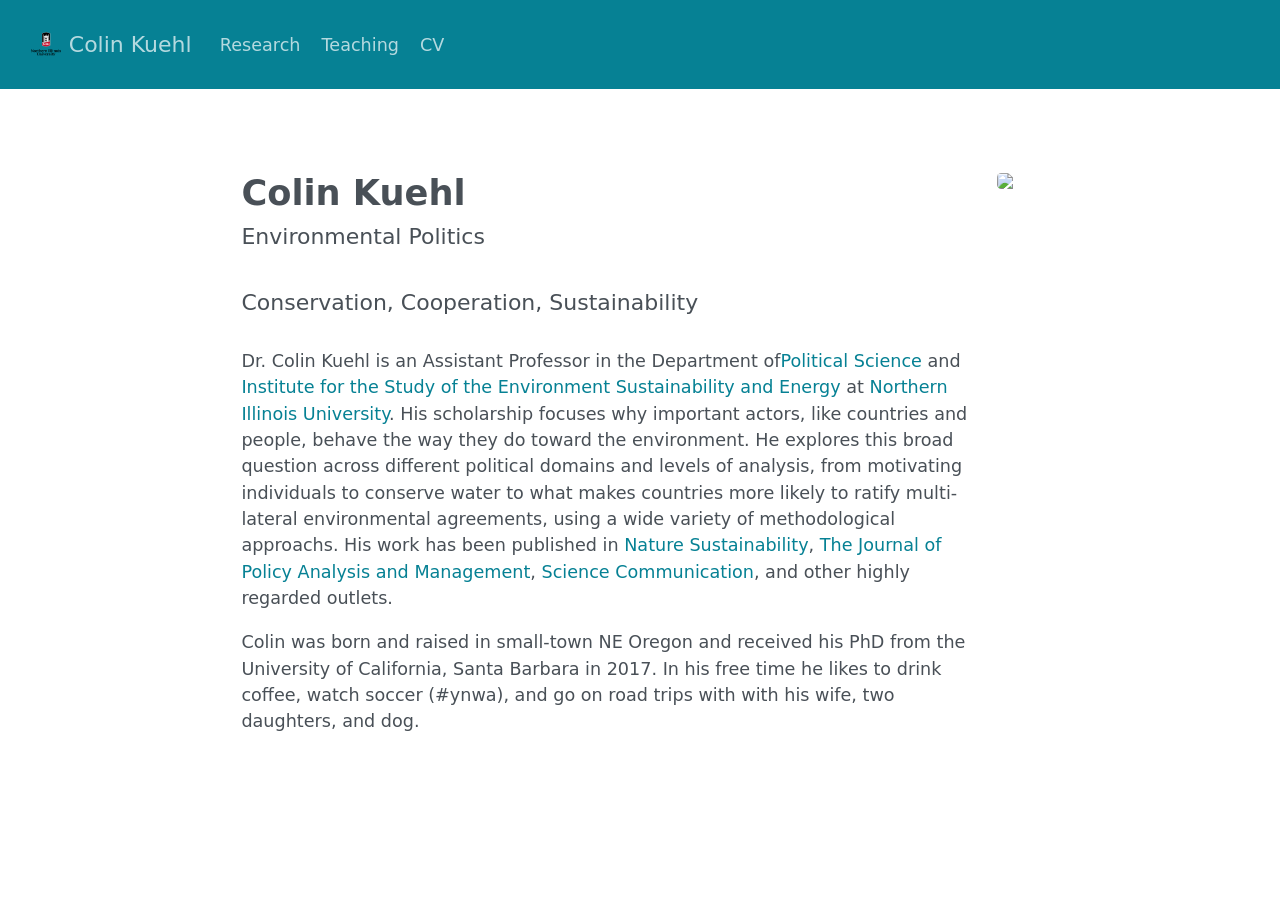
==== docs/index.html @ 97abf18c "Add files via upload" ====
<!DOCTYPE html>
<html xmlns="http://www.w3.org/1999/xhtml" lang="en" xml:lang="en"><head>

<meta charset="utf-8">
<meta name="generator" content="quarto-1.4.555">

<meta name="viewport" content="width=device-width, initial-scale=1.0, user-scalable=yes">


<title>Colin Kuehl - Colin Kuehl</title>
<style>
code{white-space: pre-wrap;}
span.smallcaps{font-variant: small-caps;}
div.columns{display: flex; gap: min(4vw, 1.5em);}
div.column{flex: auto; overflow-x: auto;}
div.hanging-indent{margin-left: 1.5em; text-indent: -1.5em;}
ul.task-list{list-style: none;}
ul.task-list li input[type="checkbox"] {
  width: 0.8em;
  margin: 0 0.8em 0.2em -1em; /* quarto-specific, see https://github.com/quarto-dev/quarto-cli/issues/4556 */ 
  vertical-align: middle;
}
</style>


<script src="site_libs/quarto-nav/quarto-nav.js"></script>
<script src="site_libs/clipboard/clipboard.min.js"></script>
<script src="site_libs/quarto-search/autocomplete.umd.js"></script>
<script src="site_libs/quarto-search/fuse.min.js"></script>
<script src="site_libs/quarto-search/quarto-search.js"></script>
<meta name="quarto:offset" content="./">
<link href="./img/niu.png" rel="icon" type="image/png">
<script src="site_libs/quarto-html/quarto.js"></script>
<script src="site_libs/quarto-html/popper.min.js"></script>
<script src="site_libs/quarto-html/tippy.umd.min.js"></script>
<link href="site_libs/quarto-html/tippy.css" rel="stylesheet">
<link href="site_libs/quarto-html/quarto-syntax-highlighting.css" rel="stylesheet" id="quarto-text-highlighting-styles">
<script src="site_libs/bootstrap/bootstrap.min.js"></script>
<link href="site_libs/bootstrap/bootstrap-icons.css" rel="stylesheet">
<link href="site_libs/bootstrap/bootstrap.min.css" rel="stylesheet" id="quarto-bootstrap" data-mode="light">
<script id="quarto-search-options" type="application/json">{
  "location": "navbar",
  "copy-button": false,
  "collapse-after": 3,
  "panel-placement": "end",
  "type": "textbox",
  "limit": 50,
  "keyboard-shortcut": [
    "f",
    "/",
    "s"
  ],
  "language": {
    "search-no-results-text": "No results",
    "search-matching-documents-text": "matching documents",
    "search-copy-link-title": "Copy link to search",
    "search-hide-matches-text": "Hide additional matches",
    "search-more-match-text": "more match in this document",
    "search-more-matches-text": "more matches in this document",
    "search-clear-button-title": "Clear",
    "search-text-placeholder": "",
    "search-detached-cancel-button-title": "Cancel",
    "search-submit-button-title": "Submit",
    "search-label": "Search"
  }
}</script>


</head>

<body class="nav-fixed fullcontent">

<div id="quarto-search-results"></div>
  <header id="quarto-header" class="headroom fixed-top">
    <nav class="navbar navbar-expand-lg " data-bs-theme="dark">
      <div class="navbar-container container-fluid">
      <div class="navbar-brand-container mx-auto">
    <a href="./index.html" class="navbar-brand navbar-brand-logo">
    <img src="./img/niu.png" alt="" class="navbar-logo">
    </a>
    <a class="navbar-brand" href="./index.html">
    <span class="navbar-title">Colin Kuehl</span>
    </a>
  </div>
            <div id="quarto-search" class="" title="Search"></div>
          <button class="navbar-toggler" type="button" data-bs-toggle="collapse" data-bs-target="#navbarCollapse" aria-controls="navbarCollapse" aria-expanded="false" aria-label="Toggle navigation" onclick="if (window.quartoToggleHeadroom) { window.quartoToggleHeadroom(); }">
  <span class="navbar-toggler-icon"></span>
</button>
          <div class="collapse navbar-collapse" id="navbarCollapse">
            <ul class="navbar-nav navbar-nav-scroll me-auto">
  <li class="nav-item">
    <a class="nav-link" href="./Research/researchindex.html"> 
<span class="menu-text">Research</span></a>
  </li>  
  <li class="nav-item">
    <a class="nav-link" href="./Teaching/index.qmd"> 
<span class="menu-text">Teaching</span></a>
  </li>  
  <li class="nav-item">
    <a class="nav-link" href="./cv/index.html"> 
<span class="menu-text">CV</span></a>
  </li>  
</ul>
            <ul class="navbar-nav navbar-nav-scroll ms-auto">
  <li class="nav-item compact">
    <a class="nav-link" href="https://twitter.com/cpkuehl"> <i class="bi bi-twitter" role="img">
</i> 
<span class="menu-text"></span></a>
  </li>  
  <li class="nav-item compact">
    <a class="nav-link" href="mailto:ckuehl@niu.edu"> <i class="bi bi-envelope" role="img" aria-label="email">
</i> 
<span class="menu-text"></span></a>
  </li>  
</ul>
          </div> <!-- /navcollapse -->
          <div class="quarto-navbar-tools">
</div>
      </div> <!-- /container-fluid -->
    </nav>
</header>
<!-- content -->
<div id="quarto-content" class="quarto-container page-columns page-rows-contents page-layout-article page-navbar">
<!-- sidebar -->
<!-- margin-sidebar -->
    
<!-- main -->
<main class="content page-columns page-full" id="quarto-document-content">




<div class="quarto-about-solana column-body content">
  <div class="about-entity">
    <div class="entity-contents">
      <header id="title-block-header" class="quarto-title-block default">
<div class="quarto-title">
<h1 class="title">Colin Kuehl<br></h1>
<p class="subtitle lead">Environmental Politics <br><br>Conservation, Cooperation, Sustainability</p>
</div>
<div class="quarto-title-meta">
  </div>
</header> 
      <div class="about-contents"><div id="about-block">
<p>Dr.&nbsp;Colin Kuehl is an Assistant Professor in the Department of<a href="www.polisci.niu.edu">Political Science</a> and <a href="https://www.niu.edu/clas/ese/index.shtml">Institute for the Study of the Environment Sustainability and Energy</a> at <a href="www.niu.edu">Northern Illinois University</a>. His scholarship focuses why important actors, like countries and people, behave the way they do toward the environment. He explores this broad question across different political domains and levels of analysis, from motivating individuals to conserve water to what makes countries more likely to ratify multi-lateral environmental agreements, using a wide variety of methodological approachs. His work has been published in <a href="https://www.nature.com/articles/s41893-021-00687-6">Nature Sustainability</a>, <a href="https://huskiecommons.lib.niu.edu/niubib/526/">The Journal of Policy Analysis and Management</a>, <a href="https://journals.sagepub.com/doi/abs/10.1177/10755470231153634">Science Communication</a>, and other highly regarded outlets.</p>
<!--
Colin is also an accomplished teacher and mentor. 
-->
<p>Colin was born and raised in small-town NE Oregon and received his PhD from the University of California, Santa Barbara in 2017. In his free time he likes to drink coffee, watch soccer (#ynwa), and go on road trips with with his wife, two daughters, and dog.</p>
</div></div>
    </div>
    <img src="img/bridge2.jpg" class="about-image
  rounded " style="width: 45%;">
  </div>
</div>





</main> <!-- /main -->
<script id="quarto-html-after-body" type="application/javascript">
window.document.addEventListener("DOMContentLoaded", function (event) {
  const toggleBodyColorMode = (bsSheetEl) => {
    const mode = bsSheetEl.getAttribute("data-mode");
    const bodyEl = window.document.querySelector("body");
    if (mode === "dark") {
      bodyEl.classList.add("quarto-dark");
      bodyEl.classList.remove("quarto-light");
    } else {
      bodyEl.classList.add("quarto-light");
      bodyEl.classList.remove("quarto-dark");
    }
  }
  const toggleBodyColorPrimary = () => {
    const bsSheetEl = window.document.querySelector("link#quarto-bootstrap");
    if (bsSheetEl) {
      toggleBodyColorMode(bsSheetEl);
    }
  }
  toggleBodyColorPrimary();  
  const isCodeAnnotation = (el) => {
    for (const clz of el.classList) {
      if (clz.startsWith('code-annotation-')) {                     
        return true;
      }
    }
    return false;
  }
  const clipboard = new window.ClipboardJS('.code-copy-button', {
    text: function(trigger) {
      const codeEl = trigger.previousElementSibling.cloneNode(true);
      for (const childEl of codeEl.children) {
        if (isCodeAnnotation(childEl)) {
          childEl.remove();
        }
      }
      return codeEl.innerText;
    }
  });
  clipboard.on('success', function(e) {
    // button target
    const button = e.trigger;
    // don't keep focus
    button.blur();
    // flash "checked"
    button.classList.add('code-copy-button-checked');
    var currentTitle = button.getAttribute("title");
    button.setAttribute("title", "Copied!");
    let tooltip;
    if (window.bootstrap) {
      button.setAttribute("data-bs-toggle", "tooltip");
      button.setAttribute("data-bs-placement", "left");
      button.setAttribute("data-bs-title", "Copied!");
      tooltip = new bootstrap.Tooltip(button, 
        { trigger: "manual", 
          customClass: "code-copy-button-tooltip",
          offset: [0, -8]});
      tooltip.show();    
    }
    setTimeout(function() {
      if (tooltip) {
        tooltip.hide();
        button.removeAttribute("data-bs-title");
        button.removeAttribute("data-bs-toggle");
        button.removeAttribute("data-bs-placement");
      }
      button.setAttribute("title", currentTitle);
      button.classList.remove('code-copy-button-checked');
    }, 1000);
    // clear code selection
    e.clearSelection();
  });
    var localhostRegex = new RegExp(/^(?:http|https):\/\/localhost\:?[0-9]*\//);
    var mailtoRegex = new RegExp(/^mailto:/);
      var filterRegex = new RegExp('/' + window.location.host + '/');
    var isInternal = (href) => {
        return filterRegex.test(href) || localhostRegex.test(href) || mailtoRegex.test(href);
    }
    // Inspect non-navigation links and adorn them if external
 	var links = window.document.querySelectorAll('a[href]:not(.nav-link):not(.navbar-brand):not(.toc-action):not(.sidebar-link):not(.sidebar-item-toggle):not(.pagination-link):not(.no-external):not([aria-hidden]):not(.dropdown-item):not(.quarto-navigation-tool)');
    for (var i=0; i<links.length; i++) {
      const link = links[i];
      if (!isInternal(link.href)) {
        // undo the damage that might have been done by quarto-nav.js in the case of
        // links that we want to consider external
        if (link.dataset.originalHref !== undefined) {
          link.href = link.dataset.originalHref;
        }
      }
    }
  function tippyHover(el, contentFn, onTriggerFn, onUntriggerFn) {
    const config = {
      allowHTML: true,
      maxWidth: 500,
      delay: 100,
      arrow: false,
      appendTo: function(el) {
          return el.parentElement;
      },
      interactive: true,
      interactiveBorder: 10,
      theme: 'quarto',
      placement: 'bottom-start',
    };
    if (contentFn) {
      config.content = contentFn;
    }
    if (onTriggerFn) {
      config.onTrigger = onTriggerFn;
    }
    if (onUntriggerFn) {
      config.onUntrigger = onUntriggerFn;
    }
    window.tippy(el, config); 
  }
  const noterefs = window.document.querySelectorAll('a[role="doc-noteref"]');
  for (var i=0; i<noterefs.length; i++) {
    const ref = noterefs[i];
    tippyHover(ref, function() {
      // use id or data attribute instead here
      let href = ref.getAttribute('data-footnote-href') || ref.getAttribute('href');
      try { href = new URL(href).hash; } catch {}
      const id = href.replace(/^#\/?/, "");
      const note = window.document.getElementById(id);
      if (note) {
        return note.innerHTML;
      } else {
        return "";
      }
    });
  }
  const xrefs = window.document.querySelectorAll('a.quarto-xref');
  const processXRef = (id, note) => {
    // Strip column container classes
    const stripColumnClz = (el) => {
      el.classList.remove("page-full", "page-columns");
      if (el.children) {
        for (const child of el.children) {
          stripColumnClz(child);
        }
      }
    }
    stripColumnClz(note)
    if (id === null || id.startsWith('sec-')) {
      // Special case sections, only their first couple elements
      const container = document.createElement("div");
      if (note.children && note.children.length > 2) {
        container.appendChild(note.children[0].cloneNode(true));
        for (let i = 1; i < note.children.length; i++) {
          const child = note.children[i];
          if (child.tagName === "P" && child.innerText === "") {
            continue;
          } else {
            container.appendChild(child.cloneNode(true));
            break;
          }
        }
        if (window.Quarto?.typesetMath) {
          window.Quarto.typesetMath(container);
        }
        return container.innerHTML
      } else {
        if (window.Quarto?.typesetMath) {
          window.Quarto.typesetMath(note);
        }
        return note.innerHTML;
      }
    } else {
      // Remove any anchor links if they are present
      const anchorLink = note.querySelector('a.anchorjs-link');
      if (anchorLink) {
        anchorLink.remove();
      }
      if (window.Quarto?.typesetMath) {
        window.Quarto.typesetMath(note);
      }
      // TODO in 1.5, we should make sure this works without a callout special case
      if (note.classList.contains("callout")) {
        return note.outerHTML;
      } else {
        return note.innerHTML;
      }
    }
  }
  for (var i=0; i<xrefs.length; i++) {
    const xref = xrefs[i];
    tippyHover(xref, undefined, function(instance) {
      instance.disable();
      let url = xref.getAttribute('href');
      let hash = undefined; 
      if (url.startsWith('#')) {
        hash = url;
      } else {
        try { hash = new URL(url).hash; } catch {}
      }
      if (hash) {
        const id = hash.replace(/^#\/?/, "");
        const note = window.document.getElementById(id);
        if (note !== null) {
          try {
            const html = processXRef(id, note.cloneNode(true));
            instance.setContent(html);
          } finally {
            instance.enable();
            instance.show();
          }
        } else {
          // See if we can fetch this
          fetch(url.split('#')[0])
          .then(res => res.text())
          .then(html => {
            const parser = new DOMParser();
            const htmlDoc = parser.parseFromString(html, "text/html");
            const note = htmlDoc.getElementById(id);
            if (note !== null) {
              const html = processXRef(id, note);
              instance.setContent(html);
            } 
          }).finally(() => {
            instance.enable();
            instance.show();
          });
        }
      } else {
        // See if we can fetch a full url (with no hash to target)
        // This is a special case and we should probably do some content thinning / targeting
        fetch(url)
        .then(res => res.text())
        .then(html => {
          const parser = new DOMParser();
          const htmlDoc = parser.parseFromString(html, "text/html");
          const note = htmlDoc.querySelector('main.content');
          if (note !== null) {
            // This should only happen for chapter cross references
            // (since there is no id in the URL)
            // remove the first header
            if (note.children.length > 0 && note.children[0].tagName === "HEADER") {
              note.children[0].remove();
            }
            const html = processXRef(null, note);
            instance.setContent(html);
          } 
        }).finally(() => {
          instance.enable();
          instance.show();
        });
      }
    }, function(instance) {
    });
  }
      let selectedAnnoteEl;
      const selectorForAnnotation = ( cell, annotation) => {
        let cellAttr = 'data-code-cell="' + cell + '"';
        let lineAttr = 'data-code-annotation="' +  annotation + '"';
        const selector = 'span[' + cellAttr + '][' + lineAttr + ']';
        return selector;
      }
      const selectCodeLines = (annoteEl) => {
        const doc = window.document;
        const targetCell = annoteEl.getAttribute("data-target-cell");
        const targetAnnotation = annoteEl.getAttribute("data-target-annotation");
        const annoteSpan = window.document.querySelector(selectorForAnnotation(targetCell, targetAnnotation));
        const lines = annoteSpan.getAttribute("data-code-lines").split(",");
        const lineIds = lines.map((line) => {
          return targetCell + "-" + line;
        })
        let top = null;
        let height = null;
        let parent = null;
        if (lineIds.length > 0) {
            //compute the position of the single el (top and bottom and make a div)
            const el = window.document.getElementById(lineIds[0]);
            top = el.offsetTop;
            height = el.offsetHeight;
            parent = el.parentElement.parentElement;
          if (lineIds.length > 1) {
            const lastEl = window.document.getElementById(lineIds[lineIds.length - 1]);
            const bottom = lastEl.offsetTop + lastEl.offsetHeight;
            height = bottom - top;
          }
          if (top !== null && height !== null && parent !== null) {
            // cook up a div (if necessary) and position it 
            let div = window.document.getElementById("code-annotation-line-highlight");
            if (div === null) {
              div = window.document.createElement("div");
              div.setAttribute("id", "code-annotation-line-highlight");
              div.style.position = 'absolute';
              parent.appendChild(div);
            }
            div.style.top = top - 2 + "px";
            div.style.height = height + 4 + "px";
            div.style.left = 0;
            let gutterDiv = window.document.getElementById("code-annotation-line-highlight-gutter");
            if (gutterDiv === null) {
              gutterDiv = window.document.createElement("div");
              gutterDiv.setAttribute("id", "code-annotation-line-highlight-gutter");
              gutterDiv.style.position = 'absolute';
              const codeCell = window.document.getElementById(targetCell);
              const gutter = codeCell.querySelector('.code-annotation-gutter');
              gutter.appendChild(gutterDiv);
            }
            gutterDiv.style.top = top - 2 + "px";
            gutterDiv.style.height = height + 4 + "px";
          }
          selectedAnnoteEl = annoteEl;
        }
      };
      const unselectCodeLines = () => {
        const elementsIds = ["code-annotation-line-highlight", "code-annotation-line-highlight-gutter"];
        elementsIds.forEach((elId) => {
          const div = window.document.getElementById(elId);
          if (div) {
            div.remove();
          }
        });
        selectedAnnoteEl = undefined;
      };
        // Handle positioning of the toggle
    window.addEventListener(
      "resize",
      throttle(() => {
        elRect = undefined;
        if (selectedAnnoteEl) {
          selectCodeLines(selectedAnnoteEl);
        }
      }, 10)
    );
    function throttle(fn, ms) {
    let throttle = false;
    let timer;
      return (...args) => {
        if(!throttle) { // first call gets through
            fn.apply(this, args);
            throttle = true;
        } else { // all the others get throttled
            if(timer) clearTimeout(timer); // cancel #2
            timer = setTimeout(() => {
              fn.apply(this, args);
              timer = throttle = false;
            }, ms);
        }
      };
    }
      // Attach click handler to the DT
      const annoteDls = window.document.querySelectorAll('dt[data-target-cell]');
      for (const annoteDlNode of annoteDls) {
        annoteDlNode.addEventListener('click', (event) => {
          const clickedEl = event.target;
          if (clickedEl !== selectedAnnoteEl) {
            unselectCodeLines();
            const activeEl = window.document.querySelector('dt[data-target-cell].code-annotation-active');
            if (activeEl) {
              activeEl.classList.remove('code-annotation-active');
            }
            selectCodeLines(clickedEl);
            clickedEl.classList.add('code-annotation-active');
          } else {
            // Unselect the line
            unselectCodeLines();
            clickedEl.classList.remove('code-annotation-active');
          }
        });
      }
  const findCites = (el) => {
    const parentEl = el.parentElement;
    if (parentEl) {
      const cites = parentEl.dataset.cites;
      if (cites) {
        return {
          el,
          cites: cites.split(' ')
        };
      } else {
        return findCites(el.parentElement)
      }
    } else {
      return undefined;
    }
  };
  var bibliorefs = window.document.querySelectorAll('a[role="doc-biblioref"]');
  for (var i=0; i<bibliorefs.length; i++) {
    const ref = bibliorefs[i];
    const citeInfo = findCites(ref);
    if (citeInfo) {
      tippyHover(citeInfo.el, function() {
        var popup = window.document.createElement('div');
        citeInfo.cites.forEach(function(cite) {
          var citeDiv = window.document.createElement('div');
          citeDiv.classList.add('hanging-indent');
          citeDiv.classList.add('csl-entry');
          var biblioDiv = window.document.getElementById('ref-' + cite);
          if (biblioDiv) {
            citeDiv.innerHTML = biblioDiv.innerHTML;
          }
          popup.appendChild(citeDiv);
        });
        return popup.innerHTML;
      });
    }
  }
});
</script>
</div> <!-- /content -->




</body></html>
---- docs/site_libs/quarto-html/tippy.css ----
.tippy-box[data-animation=fade][data-state=hidden]{opacity:0}[data-tippy-root]{max-width:calc(100vw - 10px)}.tippy-box{position:relative;background-color:#333;color:#fff;border-radius:4px;font-size:14px;line-height:1.4;white-space:normal;outline:0;transition-property:transform,visibility,opacity}.tippy-box[data-placement^=top]>.tippy-arrow{bottom:0}.tippy-box[data-placement^=top]>.tippy-arrow:before{bottom:-7px;left:0;border-width:8px 8px 0;border-top-color:initial;transform-origin:center top}.tippy-box[data-placement^=bottom]>.tippy-arrow{top:0}.tippy-box[data-placement^=bottom]>.tippy-arrow:before{top:-7px;left:0;border-width:0 8px 8px;border-bottom-color:initial;transform-origin:center bottom}.tippy-box[data-placement^=left]>.tippy-arrow{right:0}.tippy-box[data-placement^=left]>.tippy-arrow:before{border-width:8px 0 8px 8px;border-left-color:initial;right:-7px;transform-origin:center left}.tippy-box[data-placement^=right]>.tippy-arrow{left:0}.tippy-box[data-placement^=right]>.tippy-arrow:before{left:-7px;border-width:8px 8px 8px 0;border-right-color:initial;transform-origin:center right}.tippy-box[data-inertia][data-state=visible]{transition-timing-function:cubic-bezier(.54,1.5,.38,1.11)}.tippy-arrow{width:16px;height:16px;color:#333}.tippy-arrow:before{content:"";position:absolute;border-color:transparent;border-style:solid}.tippy-content{position:relative;padding:5px 9px;z-index:1}
---- docs/site_libs/quarto-html/quarto-syntax-highlighting.css ----
/* quarto syntax highlight colors */
:root {
  --quarto-hl-ot-color: #003B4F;
  --quarto-hl-at-color: #657422;
  --quarto-hl-ss-color: #20794D;
  --quarto-hl-an-color: #5E5E5E;
  --quarto-hl-fu-color: #4758AB;
  --quarto-hl-st-color: #20794D;
  --quarto-hl-cf-color: #003B4F;
  --quarto-hl-op-color: #5E5E5E;
  --quarto-hl-er-color: #AD0000;
  --quarto-hl-bn-color: #AD0000;
  --quarto-hl-al-color: #AD0000;
  --quarto-hl-va-color: #111111;
  --quarto-hl-bu-color: inherit;
  --quarto-hl-ex-color: inherit;
  --quarto-hl-pp-color: #AD0000;
  --quarto-hl-in-color: #5E5E5E;
  --quarto-hl-vs-color: #20794D;
  --quarto-hl-wa-color: #5E5E5E;
  --quarto-hl-do-color: #5E5E5E;
  --quarto-hl-im-color: #00769E;
  --quarto-hl-ch-color: #20794D;
  --quarto-hl-dt-color: #AD0000;
  --quarto-hl-fl-color: #AD0000;
  --quarto-hl-co-color: #5E5E5E;
  --quarto-hl-cv-color: #5E5E5E;
  --quarto-hl-cn-color: #8f5902;
  --quarto-hl-sc-color: #5E5E5E;
  --quarto-hl-dv-color: #AD0000;
  --quarto-hl-kw-color: #003B4F;
}

/* other quarto variables */
:root {
  --quarto-font-monospace: SFMono-Regular, Menlo, Monaco, Consolas, "Liberation Mono", "Courier New", monospace;
}

pre > code.sourceCode > span {
  color: #003B4F;
}

code span {
  color: #003B4F;
}

code.sourceCode > span {
  color: #003B4F;
}

div.sourceCode,
div.sourceCode pre.sourceCode {
  color: #003B4F;
}

code span.ot {
  color: #003B4F;
  font-style: inherit;
}

code span.at {
  color: #657422;
  font-style: inherit;
}

code span.ss {
  color: #20794D;
  font-style: inherit;
}

code span.an {
  color: #5E5E5E;
  font-style: inherit;
}

code span.fu {
  color: #4758AB;
  font-style: inherit;
}

code span.st {
  color: #20794D;
  font-style: inherit;
}

code span.cf {
  color: #003B4F;
  font-style: inherit;
}

code span.op {
  color: #5E5E5E;
  font-style: inherit;
}

code span.er {
  color: #AD0000;
  font-style: inherit;
}

code span.bn {
  color: #AD0000;
  font-style: inherit;
}

code span.al {
  color: #AD0000;
  font-style: inherit;
}

code span.va {
  color: #111111;
  font-style: inherit;
}

code span.bu {
  font-style: inherit;
}

code span.ex {
  font-style: inherit;
}

code span.pp {
  color: #AD0000;
  font-style: inherit;
}

code span.in {
  color: #5E5E5E;
  font-style: inherit;
}

code span.vs {
  color: #20794D;
  font-style: inherit;
}

code span.wa {
  color: #5E5E5E;
  font-style: italic;
}

code span.do {
  color: #5E5E5E;
  font-style: italic;
}

code span.im {
  color: #00769E;
  font-style: inherit;
}

code span.ch {
  color: #20794D;
  font-style: inherit;
}

code span.dt {
  color: #AD0000;
  font-style: inherit;
}

code span.fl {
  color: #AD0000;
  font-style: inherit;
}

code span.co {
  color: #5E5E5E;
  font-style: inherit;
}

code span.cv {
  color: #5E5E5E;
  font-style: italic;
}

code span.cn {
  color: #8f5902;
  font-style: inherit;
}

code span.sc {
  color: #5E5E5E;
  font-style: inherit;
}

code span.dv {
  color: #AD0000;
  font-style: inherit;
}

code span.kw {
  color: #003B4F;
  font-style: inherit;
}

.prevent-inlining {
  content: "</";
}

/*# sourceMappingURL=debc5d5d77c3f9108843748ff7464032.css.map */
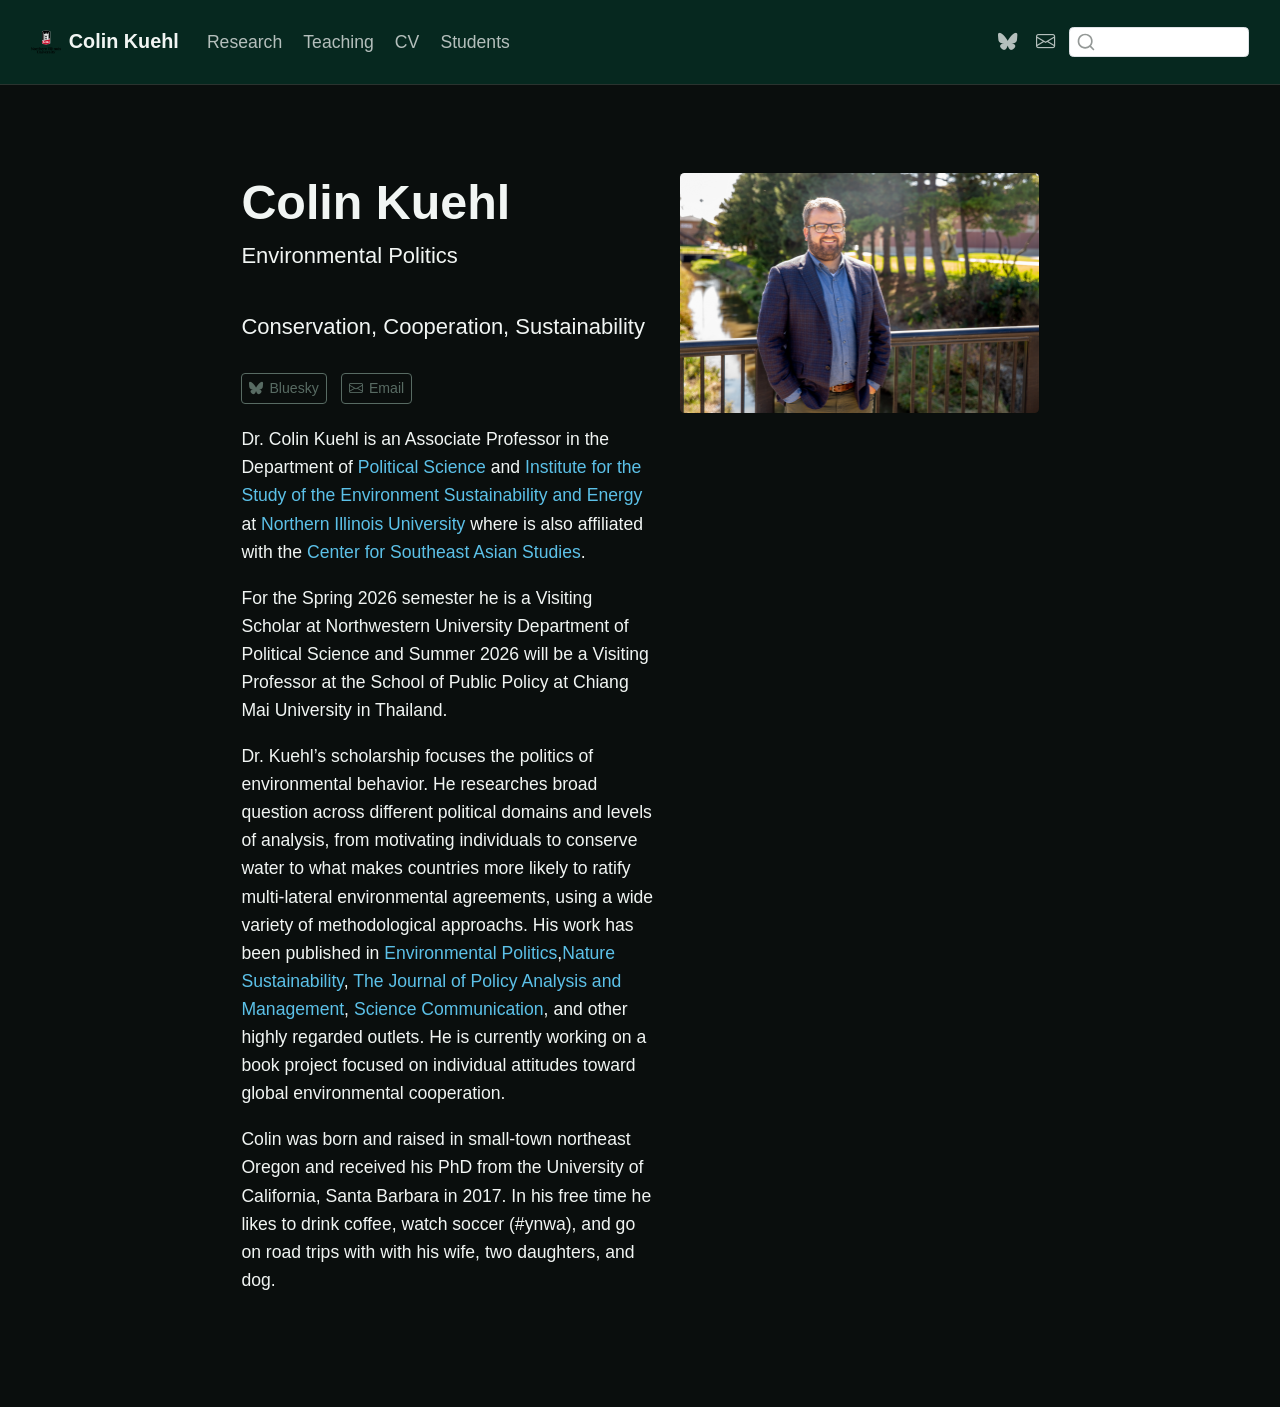
==== commit 2d1e41fc: "Initial 2026 updated" ====
--- a/docs/index.html
+++ b/docs/index.html
@@ -2,13 +2,16 @@
 <html xmlns="http://www.w3.org/1999/xhtml" lang="en" xml:lang="en"><head>
 
 <meta charset="utf-8">
-<meta name="generator" content="quarto-1.4.555">
+<meta name="generator" content="quarto-1.9.37">
 
 <meta name="viewport" content="width=device-width, initial-scale=1.0, user-scalable=yes">
 
 
-<title>Colin Kuehl - Colin Kuehl</title>
+<title>Colin Kuehl  – Colin Kuehl</title>
 <style>
+/* Default styles provided by pandoc.
+** See https://pandoc.org/MANUAL.html#variables-for-html for config info.
+*/
 code{white-space: pre-wrap;}
 span.smallcaps{font-variant: small-caps;}
 div.columns{display: flex; gap: min(4vw, 1.5em);}
@@ -30,14 +33,15 @@
 <script src="site_libs/quarto-search/quarto-search.js"></script>
 <meta name="quarto:offset" content="./">
 <link href="./img/niu.png" rel="icon" type="image/png">
-<script src="site_libs/quarto-html/quarto.js"></script>
+<script src="site_libs/quarto-html/quarto.js" type="module"></script>
+<script src="site_libs/quarto-html/tabsets/tabsets.js" type="module"></script>
 <script src="site_libs/quarto-html/popper.min.js"></script>
 <script src="site_libs/quarto-html/tippy.umd.min.js"></script>
 <link href="site_libs/quarto-html/tippy.css" rel="stylesheet">
-<link href="site_libs/quarto-html/quarto-syntax-highlighting.css" rel="stylesheet" id="quarto-text-highlighting-styles">
+<link href="site_libs/quarto-html/quarto-syntax-highlighting-7f8f88aac4f3542376d5c11b86a4c14d.css" rel="stylesheet" id="quarto-text-highlighting-styles">
 <script src="site_libs/bootstrap/bootstrap.min.js"></script>
 <link href="site_libs/bootstrap/bootstrap-icons.css" rel="stylesheet">
-<link href="site_libs/bootstrap/bootstrap.min.css" rel="stylesheet" id="quarto-bootstrap" data-mode="light">
+<link href="site_libs/bootstrap/bootstrap-cc98bce792cf4752910ca679339a9069.min.css" rel="stylesheet" append-hash="true" id="quarto-bootstrap" data-mode="light">
 <script id="quarto-search-options" type="application/json">{
   "location": "navbar",
   "copy-button": false,
@@ -68,7 +72,7 @@
 
 </head>
 
-<body class="nav-fixed fullcontent">
+<body class="nav-fixed fullcontent quarto-light">
 
 <div id="quarto-search-results"></div>
   <header id="quarto-header" class="headroom fixed-top">
@@ -76,14 +80,15 @@
       <div class="navbar-container container-fluid">
       <div class="navbar-brand-container mx-auto">
     <a href="./index.html" class="navbar-brand navbar-brand-logo">
-    <img src="./img/niu.png" alt="" class="navbar-logo">
+    <img src="./img/niu.png" alt="" class="navbar-logo light-content">
+    <img src="./img/niu.png" alt="" class="navbar-logo dark-content">
     </a>
     <a class="navbar-brand" href="./index.html">
     <span class="navbar-title">Colin Kuehl</span>
     </a>
   </div>
             <div id="quarto-search" class="" title="Search"></div>
-          <button class="navbar-toggler" type="button" data-bs-toggle="collapse" data-bs-target="#navbarCollapse" aria-controls="navbarCollapse" aria-expanded="false" aria-label="Toggle navigation" onclick="if (window.quartoToggleHeadroom) { window.quartoToggleHeadroom(); }">
+          <button class="navbar-toggler" type="button" data-bs-toggle="collapse" data-bs-target="#navbarCollapse" aria-controls="navbarCollapse" role="menu" aria-expanded="false" aria-label="Toggle navigation" onclick="if (window.quartoToggleHeadroom) { window.quartoToggleHeadroom(); }">
   <span class="navbar-toggler-icon"></span>
 </button>
           <div class="collapse navbar-collapse" id="navbarCollapse">
@@ -93,17 +98,21 @@
 <span class="menu-text">Research</span></a>
   </li>  
   <li class="nav-item">
-    <a class="nav-link" href="./Teaching/index.qmd"> 
+    <a class="nav-link" href="./Teaching/teachingindex.html"> 
 <span class="menu-text">Teaching</span></a>
   </li>  
   <li class="nav-item">
     <a class="nav-link" href="./cv/index.html"> 
 <span class="menu-text">CV</span></a>
   </li>  
+  <li class="nav-item">
+    <a class="nav-link" href="./Students/studindex.html"> 
+<span class="menu-text">Students</span></a>
+  </li>  
 </ul>
             <ul class="navbar-nav navbar-nav-scroll ms-auto">
   <li class="nav-item compact">
-    <a class="nav-link" href="https://twitter.com/cpkuehl"> <i class="bi bi-twitter" role="img">
+    <a class="nav-link" href="https://bsky.app/profile/profkuehl.bsky.social"> <i class="bi bi-bluesky" role="img">
 </i> 
 <span class="menu-text"></span></a>
   </li>  
@@ -114,7 +123,7 @@
   </li>  
 </ul>
           </div> <!-- /navcollapse -->
-          <div class="quarto-navbar-tools">
+            <div class="quarto-navbar-tools">
 </div>
       </div> <!-- /container-fluid -->
     </nav>
@@ -130,7 +139,20 @@
 
 
 
-<div class="quarto-about-solana column-body content">
+<style>
+#about-block .about-image {
+  margin-top: 25%;
+  margin-left: 10%;
+}
+#about-block .about-entity {
+  display: flex;
+  flex-direction: column;
+}
+#about-block .about-links {
+  order: 3;
+}
+</style>
+<div class="quarto-about-solana column-body">
   <div class="about-entity">
     <div class="entity-contents">
       <header id="title-block-header" class="quarto-title-block default">
@@ -140,13 +162,21 @@
 </div>
 <div class="quarto-title-meta">
   </div>
-</header> 
+</header> <div class="about-links">
+  <a href="https://bsky.app/profile/profkuehl.bsky.social" class="about-link" rel="" target="">
+    <i class="bi bi-bluesky"></i>
+     <span class="about-link-text">Bluesky</span>
+  </a>
+  <a href="mailto:ckuehl@niu.edu" class="about-link" rel="" target="">
+    <i class="bi bi-envelope"></i>
+     <span class="about-link-text">Email</span>
+  </a>
+</div>
       <div class="about-contents"><div id="about-block">
-<p>Dr.&nbsp;Colin Kuehl is an Assistant Professor in the Department of<a href="www.polisci.niu.edu">Political Science</a> and <a href="https://www.niu.edu/clas/ese/index.shtml">Institute for the Study of the Environment Sustainability and Energy</a> at <a href="www.niu.edu">Northern Illinois University</a>. His scholarship focuses why important actors, like countries and people, behave the way they do toward the environment. He explores this broad question across different political domains and levels of analysis, from motivating individuals to conserve water to what makes countries more likely to ratify multi-lateral environmental agreements, using a wide variety of methodological approachs. His work has been published in <a href="https://www.nature.com/articles/s41893-021-00687-6">Nature Sustainability</a>, <a href="https://huskiecommons.lib.niu.edu/niubib/526/">The Journal of Policy Analysis and Management</a>, <a href="https://journals.sagepub.com/doi/abs/10.1177/10755470231153634">Science Communication</a>, and other highly regarded outlets.</p>
-<!--
-Colin is also an accomplished teacher and mentor. 
--->
-<p>Colin was born and raised in small-town NE Oregon and received his PhD from the University of California, Santa Barbara in 2017. In his free time he likes to drink coffee, watch soccer (#ynwa), and go on road trips with with his wife, two daughters, and dog.</p>
+<p>Dr.&nbsp;Colin Kuehl is an Associate Professor in the Department of <a href="www.polisci.niu.edu">Political Science</a> and <a href="https://www.niu.edu/clas/ese/index.shtml">Institute for the Study of the Environment Sustainability and Energy</a> at <a href="www.niu.edu">Northern Illinois University</a> where is also affiliated with the <a href="https://www.niu.edu/clas/cseas/index.shtml">Center for Southeast Asian Studies</a>.</p>
+<p>For the Spring 2026 semester he is a Visiting Scholar at Northwestern University Department of Political Science and Summer 2026 will be a Visiting Professor at the School of Public Policy at Chiang Mai University in Thailand.</p>
+<p>Dr.&nbsp;Kuehl’s scholarship focuses the politics of environmental behavior. He researches broad question across different political domains and levels of analysis, from motivating individuals to conserve water to what makes countries more likely to ratify multi-lateral environmental agreements, using a wide variety of methodological approachs. His work has been published in <a href="https://doi.org/10.1080/09644016.2025.2604372">Environmental Politics</a>,<a href="https://www.nature.com/articles/s41893-021-00687-6">Nature Sustainability</a>, <a href="https://huskiecommons.lib.niu.edu/niubib/526/">The Journal of Policy Analysis and Management</a>, <a href="https://journals.sagepub.com/doi/abs/10.1177/10755470231153634">Science Communication</a>, and other highly regarded outlets. He is currently working on a book project focused on individual attitudes toward global environmental cooperation.</p>
+<p>Colin was born and raised in small-town northeast Oregon and received his PhD from the University of California, Santa Barbara in 2017. In his free time he likes to drink coffee, watch soccer (#ynwa), and go on road trips with with his wife, two daughters, and dog.</p>
 </div></div>
     </div>
     <img src="img/bridge2.jpg" class="about-image
@@ -160,36 +190,51 @@
 
 </main> <!-- /main -->
 <script id="quarto-html-after-body" type="application/javascript">
-window.document.addEventListener("DOMContentLoaded", function (event) {
-  const toggleBodyColorMode = (bsSheetEl) => {
-    const mode = bsSheetEl.getAttribute("data-mode");
-    const bodyEl = window.document.querySelector("body");
-    if (mode === "dark") {
-      bodyEl.classList.add("quarto-dark");
-      bodyEl.classList.remove("quarto-light");
-    } else {
-      bodyEl.classList.add("quarto-light");
-      bodyEl.classList.remove("quarto-dark");
-    }
-  }
-  const toggleBodyColorPrimary = () => {
-    const bsSheetEl = window.document.querySelector("link#quarto-bootstrap");
-    if (bsSheetEl) {
-      toggleBodyColorMode(bsSheetEl);
-    }
-  }
-  toggleBodyColorPrimary();  
-  const isCodeAnnotation = (el) => {
-    for (const clz of el.classList) {
-      if (clz.startsWith('code-annotation-')) {                     
-        return true;
-      }
-    }
-    return false;
-  }
-  const clipboard = new window.ClipboardJS('.code-copy-button', {
-    text: function(trigger) {
-      const codeEl = trigger.previousElementSibling.cloneNode(true);
+  window.document.addEventListener("DOMContentLoaded", function (event) {
+    const isCodeAnnotation = (el) => {
+      for (const clz of el.classList) {
+        if (clz.startsWith('code-annotation-')) {                     
+          return true;
+        }
+      }
+      return false;
+    }
+    const onCopySuccess = function(e) {
+      // button target
+      const button = e.trigger;
+      // don't keep focus
+      button.blur();
+      // flash "checked"
+      button.classList.add('code-copy-button-checked');
+      var currentTitle = button.getAttribute("title");
+      button.setAttribute("title", "Copied!");
+      let tooltip;
+      if (window.bootstrap) {
+        button.setAttribute("data-bs-toggle", "tooltip");
+        button.setAttribute("data-bs-placement", "left");
+        button.setAttribute("data-bs-title", "Copied!");
+        tooltip = new bootstrap.Tooltip(button, 
+          { trigger: "manual", 
+            customClass: "code-copy-button-tooltip",
+            offset: [0, -8]});
+        tooltip.show();    
+      }
+      setTimeout(function() {
+        if (tooltip) {
+          tooltip.hide();
+          button.removeAttribute("data-bs-title");
+          button.removeAttribute("data-bs-toggle");
+          button.removeAttribute("data-bs-placement");
+        }
+        button.setAttribute("title", currentTitle);
+        button.classList.remove('code-copy-button-checked');
+      }, 1000);
+      // clear code selection
+      e.clearSelection();
+    }
+    const getTextToCopy = function(trigger) {
+      const outerScaffold = trigger.parentElement.cloneNode(true);
+      const codeEl = outerScaffold.querySelector('code');
       for (const childEl of codeEl.children) {
         if (isCodeAnnotation(childEl)) {
           childEl.remove();
@@ -197,184 +242,184 @@
       }
       return codeEl.innerText;
     }
-  });
-  clipboard.on('success', function(e) {
-    // button target
-    const button = e.trigger;
-    // don't keep focus
-    button.blur();
-    // flash "checked"
-    button.classList.add('code-copy-button-checked');
-    var currentTitle = button.getAttribute("title");
-    button.setAttribute("title", "Copied!");
-    let tooltip;
-    if (window.bootstrap) {
-      button.setAttribute("data-bs-toggle", "tooltip");
-      button.setAttribute("data-bs-placement", "left");
-      button.setAttribute("data-bs-title", "Copied!");
-      tooltip = new bootstrap.Tooltip(button, 
-        { trigger: "manual", 
-          customClass: "code-copy-button-tooltip",
-          offset: [0, -8]});
-      tooltip.show();    
-    }
-    setTimeout(function() {
-      if (tooltip) {
-        tooltip.hide();
-        button.removeAttribute("data-bs-title");
-        button.removeAttribute("data-bs-toggle");
-        button.removeAttribute("data-bs-placement");
-      }
-      button.setAttribute("title", currentTitle);
-      button.classList.remove('code-copy-button-checked');
-    }, 1000);
-    // clear code selection
-    e.clearSelection();
-  });
-    var localhostRegex = new RegExp(/^(?:http|https):\/\/localhost\:?[0-9]*\//);
-    var mailtoRegex = new RegExp(/^mailto:/);
-      var filterRegex = new RegExp('/' + window.location.host + '/');
-    var isInternal = (href) => {
-        return filterRegex.test(href) || localhostRegex.test(href) || mailtoRegex.test(href);
-    }
-    // Inspect non-navigation links and adorn them if external
- 	var links = window.document.querySelectorAll('a[href]:not(.nav-link):not(.navbar-brand):not(.toc-action):not(.sidebar-link):not(.sidebar-item-toggle):not(.pagination-link):not(.no-external):not([aria-hidden]):not(.dropdown-item):not(.quarto-navigation-tool)');
-    for (var i=0; i<links.length; i++) {
-      const link = links[i];
-      if (!isInternal(link.href)) {
-        // undo the damage that might have been done by quarto-nav.js in the case of
-        // links that we want to consider external
-        if (link.dataset.originalHref !== undefined) {
-          link.href = link.dataset.originalHref;
-        }
-      }
-    }
-  function tippyHover(el, contentFn, onTriggerFn, onUntriggerFn) {
-    const config = {
-      allowHTML: true,
-      maxWidth: 500,
-      delay: 100,
-      arrow: false,
-      appendTo: function(el) {
-          return el.parentElement;
-      },
-      interactive: true,
-      interactiveBorder: 10,
-      theme: 'quarto',
-      placement: 'bottom-start',
-    };
-    if (contentFn) {
-      config.content = contentFn;
-    }
-    if (onTriggerFn) {
-      config.onTrigger = onTriggerFn;
-    }
-    if (onUntriggerFn) {
-      config.onUntrigger = onUntriggerFn;
-    }
-    window.tippy(el, config); 
-  }
-  const noterefs = window.document.querySelectorAll('a[role="doc-noteref"]');
-  for (var i=0; i<noterefs.length; i++) {
-    const ref = noterefs[i];
-    tippyHover(ref, function() {
-      // use id or data attribute instead here
-      let href = ref.getAttribute('data-footnote-href') || ref.getAttribute('href');
-      try { href = new URL(href).hash; } catch {}
-      const id = href.replace(/^#\/?/, "");
-      const note = window.document.getElementById(id);
-      if (note) {
-        return note.innerHTML;
+    const clipboard = new window.ClipboardJS('.code-copy-button:not([data-in-quarto-modal])', {
+      text: getTextToCopy
+    });
+    clipboard.on('success', onCopySuccess);
+    if (window.document.getElementById('quarto-embedded-source-code-modal')) {
+      const clipboardModal = new window.ClipboardJS('.code-copy-button[data-in-quarto-modal]', {
+        text: getTextToCopy,
+        container: window.document.getElementById('quarto-embedded-source-code-modal')
+      });
+      clipboardModal.on('success', onCopySuccess);
+    }
+      var localhostRegex = new RegExp(/^(?:http|https):\/\/localhost\:?[0-9]*\//);
+      var mailtoRegex = new RegExp(/^mailto:/);
+        var filterRegex = new RegExp('/' + window.location.host + '/');
+      var isInternal = (href) => {
+          return filterRegex.test(href) || localhostRegex.test(href) || mailtoRegex.test(href);
+      }
+      // Inspect non-navigation links and adorn them if external
+     var links = window.document.querySelectorAll('a[href]:not(.nav-link):not(.navbar-brand):not(.toc-action):not(.sidebar-link):not(.sidebar-item-toggle):not(.pagination-link):not(.no-external):not([aria-hidden]):not(.dropdown-item):not(.quarto-navigation-tool):not(.about-link)');
+      for (var i=0; i<links.length; i++) {
+        const link = links[i];
+        if (!isInternal(link.href)) {
+          // undo the damage that might have been done by quarto-nav.js in the case of
+          // links that we want to consider external
+          if (link.dataset.originalHref !== undefined) {
+            link.href = link.dataset.originalHref;
+          }
+        }
+      }
+    function tippyHover(el, contentFn, onTriggerFn, onUntriggerFn) {
+      const config = {
+        allowHTML: true,
+        maxWidth: 500,
+        delay: 100,
+        arrow: false,
+        appendTo: function(el) {
+            return el.parentElement;
+        },
+        interactive: true,
+        interactiveBorder: 10,
+        theme: 'quarto',
+        placement: 'bottom-start',
+      };
+      if (contentFn) {
+        config.content = contentFn;
+      }
+      if (onTriggerFn) {
+        config.onTrigger = onTriggerFn;
+      }
+      if (onUntriggerFn) {
+        config.onUntrigger = onUntriggerFn;
+      }
+      window.tippy(el, config); 
+    }
+    const noterefs = window.document.querySelectorAll('a[role="doc-noteref"]');
+    for (var i=0; i<noterefs.length; i++) {
+      const ref = noterefs[i];
+      tippyHover(ref, function() {
+        // use id or data attribute instead here
+        let href = ref.getAttribute('data-footnote-href') || ref.getAttribute('href');
+        try { href = new URL(href).hash; } catch {}
+        const id = href.replace(/^#\/?/, "");
+        const note = window.document.getElementById(id);
+        if (note) {
+          return note.innerHTML;
+        } else {
+          return "";
+        }
+      });
+    }
+    const xrefs = window.document.querySelectorAll('a.quarto-xref');
+    const processXRef = (id, note) => {
+      // Strip column container classes
+      const stripColumnClz = (el) => {
+        el.classList.remove("page-full", "page-columns");
+        if (el.children) {
+          for (const child of el.children) {
+            stripColumnClz(child);
+          }
+        }
+      }
+      stripColumnClz(note)
+      if (id === null || id.startsWith('sec-')) {
+        // Special case sections, only their first couple elements
+        const container = document.createElement("div");
+        if (note.children && note.children.length > 2) {
+          container.appendChild(note.children[0].cloneNode(true));
+          for (let i = 1; i < note.children.length; i++) {
+            const child = note.children[i];
+            if (child.tagName === "P" && child.innerText === "") {
+              continue;
+            } else {
+              container.appendChild(child.cloneNode(true));
+              break;
+            }
+          }
+          if (window.Quarto?.typesetMath) {
+            window.Quarto.typesetMath(container);
+          }
+          return container.innerHTML
+        } else {
+          if (window.Quarto?.typesetMath) {
+            window.Quarto.typesetMath(note);
+          }
+          return note.innerHTML;
+        }
       } else {
-        return "";
-      }
-    });
-  }
-  const xrefs = window.document.querySelectorAll('a.quarto-xref');
-  const processXRef = (id, note) => {
-    // Strip column container classes
-    const stripColumnClz = (el) => {
-      el.classList.remove("page-full", "page-columns");
-      if (el.children) {
-        for (const child of el.children) {
-          stripColumnClz(child);
-        }
-      }
-    }
-    stripColumnClz(note)
-    if (id === null || id.startsWith('sec-')) {
-      // Special case sections, only their first couple elements
-      const container = document.createElement("div");
-      if (note.children && note.children.length > 2) {
-        container.appendChild(note.children[0].cloneNode(true));
-        for (let i = 1; i < note.children.length; i++) {
-          const child = note.children[i];
-          if (child.tagName === "P" && child.innerText === "") {
-            continue;
-          } else {
-            container.appendChild(child.cloneNode(true));
-            break;
-          }
-        }
-        if (window.Quarto?.typesetMath) {
-          window.Quarto.typesetMath(container);
-        }
-        return container.innerHTML
-      } else {
+        // Remove any anchor links if they are present
+        const anchorLink = note.querySelector('a.anchorjs-link');
+        if (anchorLink) {
+          anchorLink.remove();
+        }
         if (window.Quarto?.typesetMath) {
           window.Quarto.typesetMath(note);
         }
-        return note.innerHTML;
-      }
-    } else {
-      // Remove any anchor links if they are present
-      const anchorLink = note.querySelector('a.anchorjs-link');
-      if (anchorLink) {
-        anchorLink.remove();
-      }
-      if (window.Quarto?.typesetMath) {
-        window.Quarto.typesetMath(note);
-      }
-      // TODO in 1.5, we should make sure this works without a callout special case
-      if (note.classList.contains("callout")) {
-        return note.outerHTML;
-      } else {
-        return note.innerHTML;
-      }
-    }
-  }
-  for (var i=0; i<xrefs.length; i++) {
-    const xref = xrefs[i];
-    tippyHover(xref, undefined, function(instance) {
-      instance.disable();
-      let url = xref.getAttribute('href');
-      let hash = undefined; 
-      if (url.startsWith('#')) {
-        hash = url;
-      } else {
-        try { hash = new URL(url).hash; } catch {}
-      }
-      if (hash) {
-        const id = hash.replace(/^#\/?/, "");
-        const note = window.document.getElementById(id);
-        if (note !== null) {
-          try {
-            const html = processXRef(id, note.cloneNode(true));
-            instance.setContent(html);
-          } finally {
-            instance.enable();
-            instance.show();
-          }
+        if (note.classList.contains("callout")) {
+          return note.outerHTML;
         } else {
-          // See if we can fetch this
-          fetch(url.split('#')[0])
+          return note.innerHTML;
+        }
+      }
+    }
+    for (var i=0; i<xrefs.length; i++) {
+      const xref = xrefs[i];
+      tippyHover(xref, undefined, function(instance) {
+        instance.disable();
+        let url = xref.getAttribute('href');
+        let hash = undefined; 
+        if (url.startsWith('#')) {
+          hash = url;
+        } else {
+          try { hash = new URL(url).hash; } catch {}
+        }
+        if (hash) {
+          const id = hash.replace(/^#\/?/, "");
+          const note = window.document.getElementById(id);
+          if (note !== null) {
+            try {
+              const html = processXRef(id, note.cloneNode(true));
+              instance.setContent(html);
+            } finally {
+              instance.enable();
+              instance.show();
+            }
+          } else {
+            // See if we can fetch this
+            fetch(url.split('#')[0])
+            .then(res => res.text())
+            .then(html => {
+              const parser = new DOMParser();
+              const htmlDoc = parser.parseFromString(html, "text/html");
+              const note = htmlDoc.getElementById(id);
+              if (note !== null) {
+                const html = processXRef(id, note);
+                instance.setContent(html);
+              } 
+            }).finally(() => {
+              instance.enable();
+              instance.show();
+            });
+          }
+        } else {
+          // See if we can fetch a full url (with no hash to target)
+          // This is a special case and we should probably do some content thinning / targeting
+          fetch(url)
           .then(res => res.text())
           .then(html => {
             const parser = new DOMParser();
             const htmlDoc = parser.parseFromString(html, "text/html");
-            const note = htmlDoc.getElementById(id);
+            const note = htmlDoc.querySelector('main.content');
             if (note !== null) {
-              const html = processXRef(id, note);
+              // This should only happen for chapter cross references
+              // (since there is no id in the URL)
+              // remove the first header
+              if (note.children.length > 0 && note.children[0].tagName === "HEADER") {
+                note.children[0].remove();
+              }
+              const html = processXRef(null, note);
               instance.setContent(html);
             } 
           }).finally(() => {
@@ -382,185 +427,161 @@
             instance.show();
           });
         }
+      }, function(instance) {
+      });
+    }
+        let selectedAnnoteEl;
+        const selectorForAnnotation = ( cell, annotation) => {
+          let cellAttr = 'data-code-cell="' + cell + '"';
+          let lineAttr = 'data-code-annotation="' +  annotation + '"';
+          const selector = 'span[' + cellAttr + '][' + lineAttr + ']';
+          return selector;
+        }
+        const selectCodeLines = (annoteEl) => {
+          const doc = window.document;
+          const targetCell = annoteEl.getAttribute("data-target-cell");
+          const targetAnnotation = annoteEl.getAttribute("data-target-annotation");
+          const annoteSpan = window.document.querySelector(selectorForAnnotation(targetCell, targetAnnotation));
+          const lines = annoteSpan.getAttribute("data-code-lines").split(",");
+          const lineIds = lines.map((line) => {
+            return targetCell + "-" + line;
+          })
+          let top = null;
+          let height = null;
+          let parent = null;
+          if (lineIds.length > 0) {
+              //compute the position of the single el (top and bottom and make a div)
+              const el = window.document.getElementById(lineIds[0]);
+              top = el.offsetTop;
+              height = el.offsetHeight;
+              parent = el.parentElement.parentElement;
+            if (lineIds.length > 1) {
+              const lastEl = window.document.getElementById(lineIds[lineIds.length - 1]);
+              const bottom = lastEl.offsetTop + lastEl.offsetHeight;
+              height = bottom - top;
+            }
+            if (top !== null && height !== null && parent !== null) {
+              // cook up a div (if necessary) and position it 
+              let div = window.document.getElementById("code-annotation-line-highlight");
+              if (div === null) {
+                div = window.document.createElement("div");
+                div.setAttribute("id", "code-annotation-line-highlight");
+                div.style.position = 'absolute';
+                parent.appendChild(div);
+              }
+              div.style.top = top - 2 + "px";
+              div.style.height = height + 4 + "px";
+              div.style.left = 0;
+              let gutterDiv = window.document.getElementById("code-annotation-line-highlight-gutter");
+              if (gutterDiv === null) {
+                gutterDiv = window.document.createElement("div");
+                gutterDiv.setAttribute("id", "code-annotation-line-highlight-gutter");
+                gutterDiv.style.position = 'absolute';
+                const codeCell = window.document.getElementById(targetCell);
+                const gutter = codeCell.querySelector('.code-annotation-gutter');
+                gutter.appendChild(gutterDiv);
+              }
+              gutterDiv.style.top = top - 2 + "px";
+              gutterDiv.style.height = height + 4 + "px";
+            }
+            selectedAnnoteEl = annoteEl;
+          }
+        };
+        const unselectCodeLines = () => {
+          const elementsIds = ["code-annotation-line-highlight", "code-annotation-line-highlight-gutter"];
+          elementsIds.forEach((elId) => {
+            const div = window.document.getElementById(elId);
+            if (div) {
+              div.remove();
+            }
+          });
+          selectedAnnoteEl = undefined;
+        };
+          // Handle positioning of the toggle
+      window.addEventListener(
+        "resize",
+        throttle(() => {
+          elRect = undefined;
+          if (selectedAnnoteEl) {
+            selectCodeLines(selectedAnnoteEl);
+          }
+        }, 10)
+      );
+      function throttle(fn, ms) {
+      let throttle = false;
+      let timer;
+        return (...args) => {
+          if(!throttle) { // first call gets through
+              fn.apply(this, args);
+              throttle = true;
+          } else { // all the others get throttled
+              if(timer) clearTimeout(timer); // cancel #2
+              timer = setTimeout(() => {
+                fn.apply(this, args);
+                timer = throttle = false;
+              }, ms);
+          }
+        };
+      }
+        // Attach click handler to the DT
+        const annoteDls = window.document.querySelectorAll('dt[data-target-cell]');
+        for (const annoteDlNode of annoteDls) {
+          annoteDlNode.addEventListener('click', (event) => {
+            const clickedEl = event.target;
+            if (clickedEl !== selectedAnnoteEl) {
+              unselectCodeLines();
+              const activeEl = window.document.querySelector('dt[data-target-cell].code-annotation-active');
+              if (activeEl) {
+                activeEl.classList.remove('code-annotation-active');
+              }
+              selectCodeLines(clickedEl);
+              clickedEl.classList.add('code-annotation-active');
+            } else {
+              // Unselect the line
+              unselectCodeLines();
+              clickedEl.classList.remove('code-annotation-active');
+            }
+          });
+        }
+    const findCites = (el) => {
+      const parentEl = el.parentElement;
+      if (parentEl) {
+        const cites = parentEl.dataset.cites;
+        if (cites) {
+          return {
+            el,
+            cites: cites.split(' ')
+          };
+        } else {
+          return findCites(el.parentElement)
+        }
       } else {
-        // See if we can fetch a full url (with no hash to target)
-        // This is a special case and we should probably do some content thinning / targeting
-        fetch(url)
-        .then(res => res.text())
-        .then(html => {
-          const parser = new DOMParser();
-          const htmlDoc = parser.parseFromString(html, "text/html");
-          const note = htmlDoc.querySelector('main.content');
-          if (note !== null) {
-            // This should only happen for chapter cross references
-            // (since there is no id in the URL)
-            // remove the first header
-            if (note.children.length > 0 && note.children[0].tagName === "HEADER") {
-              note.children[0].remove();
-            }
-            const html = processXRef(null, note);
-            instance.setContent(html);
-          } 
-        }).finally(() => {
-          instance.enable();
-          instance.show();
+        return undefined;
+      }
+    };
+    var bibliorefs = window.document.querySelectorAll('a[role="doc-biblioref"]');
+    for (var i=0; i<bibliorefs.length; i++) {
+      const ref = bibliorefs[i];
+      const citeInfo = findCites(ref);
+      if (citeInfo) {
+        tippyHover(citeInfo.el, function() {
+          var popup = window.document.createElement('div');
+          citeInfo.cites.forEach(function(cite) {
+            var citeDiv = window.document.createElement('div');
+            citeDiv.classList.add('hanging-indent');
+            citeDiv.classList.add('csl-entry');
+            var biblioDiv = window.document.getElementById('ref-' + cite);
+            if (biblioDiv) {
+              citeDiv.innerHTML = biblioDiv.innerHTML;
+            }
+            popup.appendChild(citeDiv);
+          });
+          return popup.innerHTML;
         });
       }
-    }, function(instance) {
-    });
-  }
-      let selectedAnnoteEl;
-      const selectorForAnnotation = ( cell, annotation) => {
-        let cellAttr = 'data-code-cell="' + cell + '"';
-        let lineAttr = 'data-code-annotation="' +  annotation + '"';
-        const selector = 'span[' + cellAttr + '][' + lineAttr + ']';
-        return selector;
-      }
-      const selectCodeLines = (annoteEl) => {
-        const doc = window.document;
-        const targetCell = annoteEl.getAttribute("data-target-cell");
-        const targetAnnotation = annoteEl.getAttribute("data-target-annotation");
-        const annoteSpan = window.document.querySelector(selectorForAnnotation(targetCell, targetAnnotation));
-        const lines = annoteSpan.getAttribute("data-code-lines").split(",");
-        const lineIds = lines.map((line) => {
-          return targetCell + "-" + line;
-        })
-        let top = null;
-        let height = null;
-        let parent = null;
-        if (lineIds.length > 0) {
-            //compute the position of the single el (top and bottom and make a div)
-            const el = window.document.getElementById(lineIds[0]);
-            top = el.offsetTop;
-            height = el.offsetHeight;
-            parent = el.parentElement.parentElement;
-          if (lineIds.length > 1) {
-            const lastEl = window.document.getElementById(lineIds[lineIds.length - 1]);
-            const bottom = lastEl.offsetTop + lastEl.offsetHeight;
-            height = bottom - top;
-          }
-          if (top !== null && height !== null && parent !== null) {
-            // cook up a div (if necessary) and position it 
-            let div = window.document.getElementById("code-annotation-line-highlight");
-            if (div === null) {
-              div = window.document.createElement("div");
-              div.setAttribute("id", "code-annotation-line-highlight");
-              div.style.position = 'absolute';
-              parent.appendChild(div);
-            }
-            div.style.top = top - 2 + "px";
-            div.style.height = height + 4 + "px";
-            div.style.left = 0;
-            let gutterDiv = window.document.getElementById("code-annotation-line-highlight-gutter");
-            if (gutterDiv === null) {
-              gutterDiv = window.document.createElement("div");
-              gutterDiv.setAttribute("id", "code-annotation-line-highlight-gutter");
-              gutterDiv.style.position = 'absolute';
-              const codeCell = window.document.getElementById(targetCell);
-              const gutter = codeCell.querySelector('.code-annotation-gutter');
-              gutter.appendChild(gutterDiv);
-            }
-            gutterDiv.style.top = top - 2 + "px";
-            gutterDiv.style.height = height + 4 + "px";
-          }
-          selectedAnnoteEl = annoteEl;
-        }
-      };
-      const unselectCodeLines = () => {
-        const elementsIds = ["code-annotation-line-highlight", "code-annotation-line-highlight-gutter"];
-        elementsIds.forEach((elId) => {
-          const div = window.document.getElementById(elId);
-          if (div) {
-            div.remove();
-          }
-        });
-        selectedAnnoteEl = undefined;
-      };
-        // Handle positioning of the toggle
-    window.addEventListener(
-      "resize",
-      throttle(() => {
-        elRect = undefined;
-        if (selectedAnnoteEl) {
-          selectCodeLines(selectedAnnoteEl);
-        }
-      }, 10)
-    );
-    function throttle(fn, ms) {
-    let throttle = false;
-    let timer;
-      return (...args) => {
-        if(!throttle) { // first call gets through
-            fn.apply(this, args);
-            throttle = true;
-        } else { // all the others get throttled
-            if(timer) clearTimeout(timer); // cancel #2
-            timer = setTimeout(() => {
-              fn.apply(this, args);
-              timer = throttle = false;
-            }, ms);
-        }
-      };
-    }
-      // Attach click handler to the DT
-      const annoteDls = window.document.querySelectorAll('dt[data-target-cell]');
-      for (const annoteDlNode of annoteDls) {
-        annoteDlNode.addEventListener('click', (event) => {
-          const clickedEl = event.target;
-          if (clickedEl !== selectedAnnoteEl) {
-            unselectCodeLines();
-            const activeEl = window.document.querySelector('dt[data-target-cell].code-annotation-active');
-            if (activeEl) {
-              activeEl.classList.remove('code-annotation-active');
-            }
-            selectCodeLines(clickedEl);
-            clickedEl.classList.add('code-annotation-active');
-          } else {
-            // Unselect the line
-            unselectCodeLines();
-            clickedEl.classList.remove('code-annotation-active');
-          }
-        });
-      }
-  const findCites = (el) => {
-    const parentEl = el.parentElement;
-    if (parentEl) {
-      const cites = parentEl.dataset.cites;
-      if (cites) {
-        return {
-          el,
-          cites: cites.split(' ')
-        };
-      } else {
-        return findCites(el.parentElement)
-      }
-    } else {
-      return undefined;
-    }
-  };
-  var bibliorefs = window.document.querySelectorAll('a[role="doc-biblioref"]');
-  for (var i=0; i<bibliorefs.length; i++) {
-    const ref = bibliorefs[i];
-    const citeInfo = findCites(ref);
-    if (citeInfo) {
-      tippyHover(citeInfo.el, function() {
-        var popup = window.document.createElement('div');
-        citeInfo.cites.forEach(function(cite) {
-          var citeDiv = window.document.createElement('div');
-          citeDiv.classList.add('hanging-indent');
-          citeDiv.classList.add('csl-entry');
-          var biblioDiv = window.document.getElementById('ref-' + cite);
-          if (biblioDiv) {
-            citeDiv.innerHTML = biblioDiv.innerHTML;
-          }
-          popup.appendChild(citeDiv);
-        });
-        return popup.innerHTML;
-      });
-    }
-  }
-});
-</script>
+    }
+  });
+  </script>
 </div> <!-- /content -->
 
 
--- a/docs/site_libs/quarto-html/quarto-syntax-highlighting-7f8f88aac4f3542376d5c11b86a4c14d.css
+++ b/docs/site_libs/quarto-html/quarto-syntax-highlighting-7f8f88aac4f3542376d5c11b86a4c14d.css
@@ -0,0 +1,236 @@
+/* quarto syntax highlight colors */
+:root {
+  --quarto-hl-ot-color: #003B4F;
+  --quarto-hl-at-color: #657422;
+  --quarto-hl-ss-color: #20794D;
+  --quarto-hl-an-color: #5E5E5E;
+  --quarto-hl-fu-color: #4758AB;
+  --quarto-hl-st-color: #20794D;
+  --quarto-hl-cf-color: #003B4F;
+  --quarto-hl-op-color: #5E5E5E;
+  --quarto-hl-er-color: #AD0000;
+  --quarto-hl-bn-color: #AD0000;
+  --quarto-hl-al-color: #AD0000;
+  --quarto-hl-va-color: #111111;
+  --quarto-hl-bu-color: inherit;
+  --quarto-hl-ex-color: inherit;
+  --quarto-hl-pp-color: #AD0000;
+  --quarto-hl-in-color: #5E5E5E;
+  --quarto-hl-vs-color: #20794D;
+  --quarto-hl-wa-color: #5E5E5E;
+  --quarto-hl-do-color: #5E5E5E;
+  --quarto-hl-im-color: #00769E;
+  --quarto-hl-ch-color: #20794D;
+  --quarto-hl-dt-color: #AD0000;
+  --quarto-hl-fl-color: #AD0000;
+  --quarto-hl-co-color: #5E5E5E;
+  --quarto-hl-cv-color: #5E5E5E;
+  --quarto-hl-cn-color: #8f5902;
+  --quarto-hl-sc-color: #5E5E5E;
+  --quarto-hl-dv-color: #AD0000;
+  --quarto-hl-kw-color: #003B4F;
+}
+
+/* other quarto variables */
+:root {
+  --quarto-font-monospace: SFMono-Regular, Menlo, Monaco, Consolas, "Liberation Mono", "Courier New", monospace;
+}
+
+/* syntax highlight based on Pandoc's rules */
+pre > code.sourceCode > span {
+  color: #003B4F;
+}
+
+code.sourceCode > span {
+  color: #003B4F;
+}
+
+div.sourceCode,
+div.sourceCode pre.sourceCode {
+  color: #003B4F;
+}
+
+/* Normal */
+code span {
+  color: #003B4F;
+}
+
+/* Alert */
+code span.al {
+  color: #AD0000;
+  font-style: inherit;
+}
+
+/* Annotation */
+code span.an {
+  color: #5E5E5E;
+  font-style: inherit;
+}
+
+/* Attribute */
+code span.at {
+  color: #657422;
+  font-style: inherit;
+}
+
+/* BaseN */
+code span.bn {
+  color: #AD0000;
+  font-style: inherit;
+}
+
+/* BuiltIn */
+code span.bu {
+  font-style: inherit;
+}
+
+/* ControlFlow */
+code span.cf {
+  color: #003B4F;
+  font-weight: bold;
+  font-style: inherit;
+}
+
+/* Char */
+code span.ch {
+  color: #20794D;
+  font-style: inherit;
+}
+
+/* Constant */
+code span.cn {
+  color: #8f5902;
+  font-style: inherit;
+}
+
+/* Comment */
+code span.co {
+  color: #5E5E5E;
+  font-style: inherit;
+}
+
+/* CommentVar */
+code span.cv {
+  color: #5E5E5E;
+  font-style: italic;
+}
+
+/* Documentation */
+code span.do {
+  color: #5E5E5E;
+  font-style: italic;
+}
+
+/* DataType */
+code span.dt {
+  color: #AD0000;
+  font-style: inherit;
+}
+
+/* DecVal */
+code span.dv {
+  color: #AD0000;
+  font-style: inherit;
+}
+
+/* Error */
+code span.er {
+  color: #AD0000;
+  font-style: inherit;
+}
+
+/* Extension */
+code span.ex {
+  font-style: inherit;
+}
+
+/* Float */
+code span.fl {
+  color: #AD0000;
+  font-style: inherit;
+}
+
+/* Function */
+code span.fu {
+  color: #4758AB;
+  font-style: inherit;
+}
+
+/* Import */
+code span.im {
+  color: #00769E;
+  font-style: inherit;
+}
+
+/* Information */
+code span.in {
+  color: #5E5E5E;
+  font-style: inherit;
+}
+
+/* Keyword */
+code span.kw {
+  color: #003B4F;
+  font-weight: bold;
+  font-style: inherit;
+}
+
+/* Operator */
+code span.op {
+  color: #5E5E5E;
+  font-style: inherit;
+}
+
+/* Other */
+code span.ot {
+  color: #003B4F;
+  font-style: inherit;
+}
+
+/* Preprocessor */
+code span.pp {
+  color: #AD0000;
+  font-style: inherit;
+}
+
+/* SpecialChar */
+code span.sc {
+  color: #5E5E5E;
+  font-style: inherit;
+}
+
+/* SpecialString */
+code span.ss {
+  color: #20794D;
+  font-style: inherit;
+}
+
+/* String */
+code span.st {
+  color: #20794D;
+  font-style: inherit;
+}
+
+/* Variable */
+code span.va {
+  color: #111111;
+  font-style: inherit;
+}
+
+/* VerbatimString */
+code span.vs {
+  color: #20794D;
+  font-style: inherit;
+}
+
+/* Warning */
+code span.wa {
+  color: #5E5E5E;
+  font-style: italic;
+}
+
+.prevent-inlining {
+  content: "</";
+}
+
+/*# sourceMappingURL=789ad8cd35626ba772517505b42a116e.css.map */
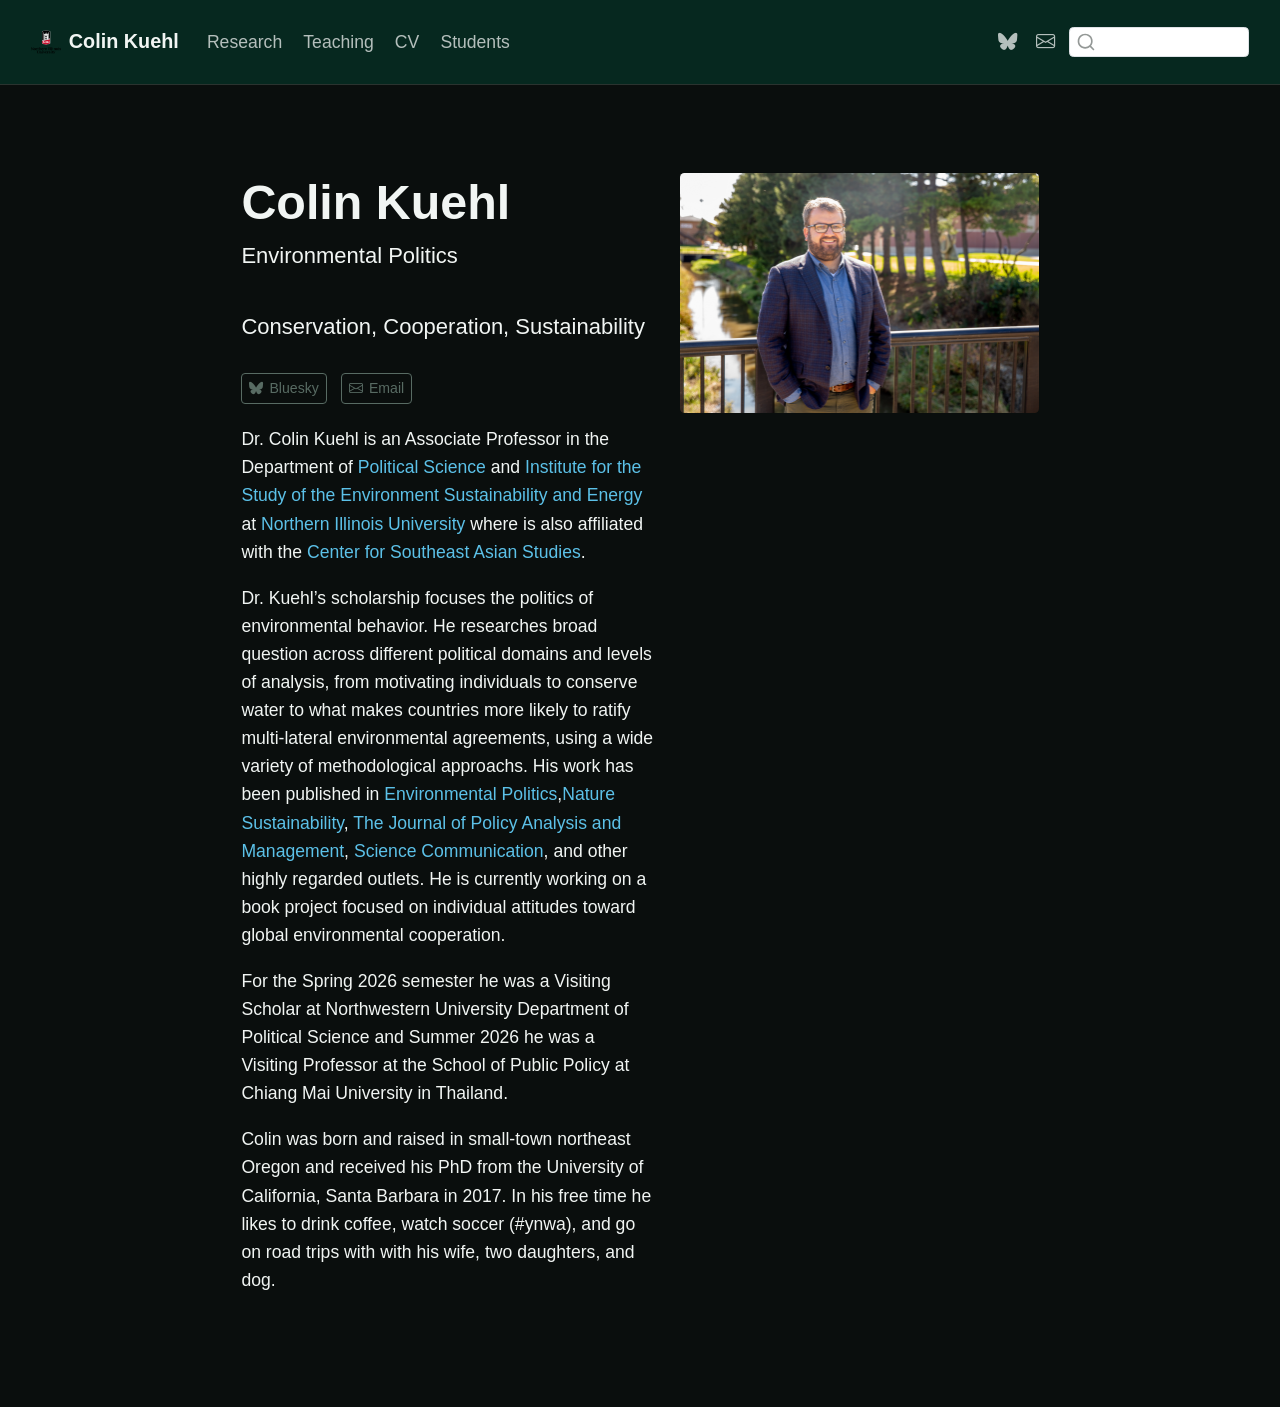
==== commit 5e10f976: "sept updates and other" ====
--- a/docs/index.html
+++ b/docs/index.html
@@ -2,7 +2,7 @@
 <html xmlns="http://www.w3.org/1999/xhtml" lang="en" xml:lang="en"><head>
 
 <meta charset="utf-8">
-<meta name="generator" content="quarto-1.9.37">
+<meta name="generator" content="quarto-1.9.38">
 
 <meta name="viewport" content="width=device-width, initial-scale=1.0, user-scalable=yes">
 
@@ -38,10 +38,10 @@
 <script src="site_libs/quarto-html/popper.min.js"></script>
 <script src="site_libs/quarto-html/tippy.umd.min.js"></script>
 <link href="site_libs/quarto-html/tippy.css" rel="stylesheet">
-<link href="site_libs/quarto-html/quarto-syntax-highlighting-7f8f88aac4f3542376d5c11b86a4c14d.css" rel="stylesheet" id="quarto-text-highlighting-styles">
+<link href="site_libs/quarto-html/quarto-syntax-highlighting-15634bcf2e68342d4ad2dfa704d543f6.css" rel="stylesheet" id="quarto-text-highlighting-styles">
 <script src="site_libs/bootstrap/bootstrap.min.js"></script>
 <link href="site_libs/bootstrap/bootstrap-icons.css" rel="stylesheet">
-<link href="site_libs/bootstrap/bootstrap-cc98bce792cf4752910ca679339a9069.min.css" rel="stylesheet" append-hash="true" id="quarto-bootstrap" data-mode="light">
+<link href="site_libs/bootstrap/bootstrap-cee9482dadb16d687b0bdaa62347b9ed.min.css" rel="stylesheet" append-hash="true" id="quarto-bootstrap" data-mode="light">
 <script id="quarto-search-options" type="application/json">{
   "location": "navbar",
   "copy-button": false,
@@ -68,6 +68,15 @@
     "search-label": "Search"
   }
 }</script>
+<script async="" src="https://www.googletagmanager.com/gtag/js?id=G-8DT4TTTYK2"></script>
+
+<script type="text/javascript">
+
+window.dataLayer = window.dataLayer || [];
+function gtag(){dataLayer.push(arguments);}
+gtag('js', new Date());
+gtag('config', 'G-8DT4TTTYK2', { 'anonymize_ip': true});
+</script>
 
 
 </head>
@@ -174,8 +183,8 @@
 </div>
       <div class="about-contents"><div id="about-block">
 <p>Dr.&nbsp;Colin Kuehl is an Associate Professor in the Department of <a href="www.polisci.niu.edu">Political Science</a> and <a href="https://www.niu.edu/clas/ese/index.shtml">Institute for the Study of the Environment Sustainability and Energy</a> at <a href="www.niu.edu">Northern Illinois University</a> where is also affiliated with the <a href="https://www.niu.edu/clas/cseas/index.shtml">Center for Southeast Asian Studies</a>.</p>
-<p>For the Spring 2026 semester he is a Visiting Scholar at Northwestern University Department of Political Science and Summer 2026 will be a Visiting Professor at the School of Public Policy at Chiang Mai University in Thailand.</p>
 <p>Dr.&nbsp;Kuehl’s scholarship focuses the politics of environmental behavior. He researches broad question across different political domains and levels of analysis, from motivating individuals to conserve water to what makes countries more likely to ratify multi-lateral environmental agreements, using a wide variety of methodological approachs. His work has been published in <a href="https://doi.org/10.1080/09644016.2025.2604372">Environmental Politics</a>,<a href="https://www.nature.com/articles/s41893-021-00687-6">Nature Sustainability</a>, <a href="https://huskiecommons.lib.niu.edu/niubib/526/">The Journal of Policy Analysis and Management</a>, <a href="https://journals.sagepub.com/doi/abs/10.1177/10755470231153634">Science Communication</a>, and other highly regarded outlets. He is currently working on a book project focused on individual attitudes toward global environmental cooperation.</p>
+<p>For the Spring 2026 semester he was a Visiting Scholar at Northwestern University Department of Political Science and Summer 2026 he was a Visiting Professor at the School of Public Policy at Chiang Mai University in Thailand.</p>
 <p>Colin was born and raised in small-town northeast Oregon and received his PhD from the University of California, Santa Barbara in 2017. In his free time he likes to drink coffee, watch soccer (#ynwa), and go on road trips with with his wife, two daughters, and dog.</p>
 </div></div>
     </div>
--- a/docs/site_libs/quarto-html/quarto-syntax-highlighting-15634bcf2e68342d4ad2dfa704d543f6.css
+++ b/docs/site_libs/quarto-html/quarto-syntax-highlighting-15634bcf2e68342d4ad2dfa704d543f6.css
@@ -0,0 +1,236 @@
+/* quarto syntax highlight colors */
+:root {
+  --quarto-hl-ot-color: #003B4F;
+  --quarto-hl-at-color: #657422;
+  --quarto-hl-ss-color: #20794D;
+  --quarto-hl-an-color: #5E5E5E;
+  --quarto-hl-fu-color: #4758AB;
+  --quarto-hl-st-color: #20794D;
+  --quarto-hl-cf-color: #003B4F;
+  --quarto-hl-op-color: #5E5E5E;
+  --quarto-hl-er-color: #AD0000;
+  --quarto-hl-bn-color: #AD0000;
+  --quarto-hl-al-color: #AD0000;
+  --quarto-hl-va-color: #111111;
+  --quarto-hl-bu-color: inherit;
+  --quarto-hl-ex-color: inherit;
+  --quarto-hl-pp-color: #AD0000;
+  --quarto-hl-in-color: #5E5E5E;
+  --quarto-hl-vs-color: #20794D;
+  --quarto-hl-wa-color: #5E5E5E;
+  --quarto-hl-do-color: #5E5E5E;
+  --quarto-hl-im-color: #00769E;
+  --quarto-hl-ch-color: #20794D;
+  --quarto-hl-dt-color: #AD0000;
+  --quarto-hl-fl-color: #AD0000;
+  --quarto-hl-co-color: #5E5E5E;
+  --quarto-hl-cv-color: #5E5E5E;
+  --quarto-hl-cn-color: #8f5902;
+  --quarto-hl-sc-color: #5E5E5E;
+  --quarto-hl-dv-color: #AD0000;
+  --quarto-hl-kw-color: #003B4F;
+}
+
+/* other quarto variables */
+:root {
+  --quarto-font-monospace: SFMono-Regular, Menlo, Monaco, Consolas, "Liberation Mono", "Courier New", monospace;
+}
+
+/* syntax highlight based on Pandoc's rules */
+pre > code.sourceCode > span {
+  color: #003B4F;
+}
+
+code.sourceCode > span {
+  color: #003B4F;
+}
+
+div.sourceCode,
+div.sourceCode pre.sourceCode {
+  color: #003B4F;
+}
+
+/* Normal */
+code span {
+  color: #003B4F;
+}
+
+/* Alert */
+code span.al {
+  color: #AD0000;
+  font-style: inherit;
+}
+
+/* Annotation */
+code span.an {
+  color: #5E5E5E;
+  font-style: inherit;
+}
+
+/* Attribute */
+code span.at {
+  color: #657422;
+  font-style: inherit;
+}
+
+/* BaseN */
+code span.bn {
+  color: #AD0000;
+  font-style: inherit;
+}
+
+/* BuiltIn */
+code span.bu {
+  font-style: inherit;
+}
+
+/* ControlFlow */
+code span.cf {
+  color: #003B4F;
+  font-weight: bold;
+  font-style: inherit;
+}
+
+/* Char */
+code span.ch {
+  color: #20794D;
+  font-style: inherit;
+}
+
+/* Constant */
+code span.cn {
+  color: #8f5902;
+  font-style: inherit;
+}
+
+/* Comment */
+code span.co {
+  color: #5E5E5E;
+  font-style: inherit;
+}
+
+/* CommentVar */
+code span.cv {
+  color: #5E5E5E;
+  font-style: italic;
+}
+
+/* Documentation */
+code span.do {
+  color: #5E5E5E;
+  font-style: italic;
+}
+
+/* DataType */
+code span.dt {
+  color: #AD0000;
+  font-style: inherit;
+}
+
+/* DecVal */
+code span.dv {
+  color: #AD0000;
+  font-style: inherit;
+}
+
+/* Error */
+code span.er {
+  color: #AD0000;
+  font-style: inherit;
+}
+
+/* Extension */
+code span.ex {
+  font-style: inherit;
+}
+
+/* Float */
+code span.fl {
+  color: #AD0000;
+  font-style: inherit;
+}
+
+/* Function */
+code span.fu {
+  color: #4758AB;
+  font-style: inherit;
+}
+
+/* Import */
+code span.im {
+  color: #00769E;
+  font-style: inherit;
+}
+
+/* Information */
+code span.in {
+  color: #5E5E5E;
+  font-style: inherit;
+}
+
+/* Keyword */
+code span.kw {
+  color: #003B4F;
+  font-weight: bold;
+  font-style: inherit;
+}
+
+/* Operator */
+code span.op {
+  color: #5E5E5E;
+  font-style: inherit;
+}
+
+/* Other */
+code span.ot {
+  color: #003B4F;
+  font-style: inherit;
+}
+
+/* Preprocessor */
+code span.pp {
+  color: #AD0000;
+  font-style: inherit;
+}
+
+/* SpecialChar */
+code span.sc {
+  color: #5E5E5E;
+  font-style: inherit;
+}
+
+/* SpecialString */
+code span.ss {
+  color: #20794D;
+  font-style: inherit;
+}
+
+/* String */
+code span.st {
+  color: #20794D;
+  font-style: inherit;
+}
+
+/* Variable */
+code span.va {
+  color: #111111;
+  font-style: inherit;
+}
+
+/* VerbatimString */
+code span.vs {
+  color: #20794D;
+  font-style: inherit;
+}
+
+/* Warning */
+code span.wa {
+  color: #5E5E5E;
+  font-style: italic;
+}
+
+.prevent-inlining {
+  content: "</";
+}
+
+/*# sourceMappingURL=f23921c56f73e400b49028c9186a1aa0.css.map */
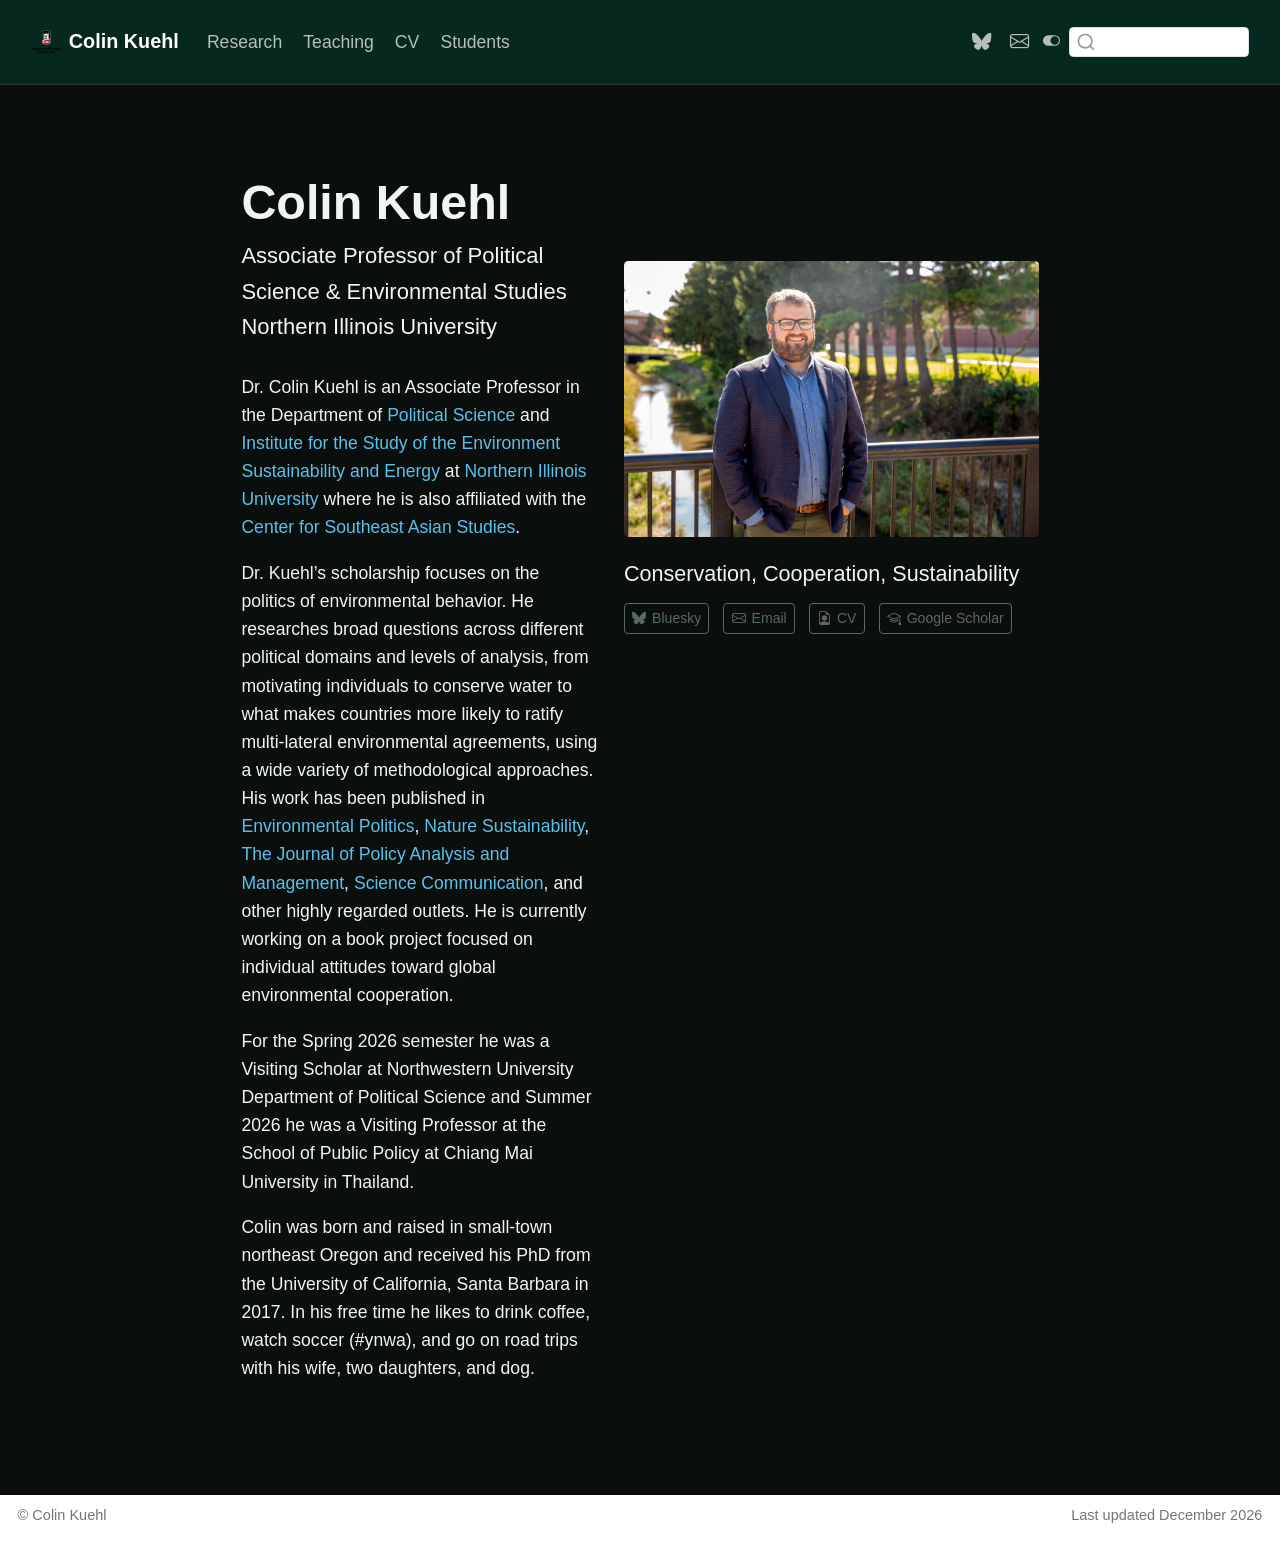
==== commit 5bb55f30: "more updating" ====
--- a/docs/index.html
+++ b/docs/index.html
@@ -6,8 +6,9 @@
 
 <meta name="viewport" content="width=device-width, initial-scale=1.0, user-scalable=yes">
 
-
-<title>Colin Kuehl  – Colin Kuehl</title>
+<meta name="description" content="Colin Kuehl is an Associate Professor of Political Science at Northern Illinois University who studies the politics of environmental behavior, conservation, and global environmental cooperation.">
+
+<title>Environmental Politics | Northern Illinois University – Colin Kuehl</title>
 <style>
 /* Default styles provided by pandoc.
 ** See https://pandoc.org/MANUAL.html#variables-for-html for config info.
@@ -38,10 +39,12 @@
 <script src="site_libs/quarto-html/popper.min.js"></script>
 <script src="site_libs/quarto-html/tippy.umd.min.js"></script>
 <link href="site_libs/quarto-html/tippy.css" rel="stylesheet">
-<link href="site_libs/quarto-html/quarto-syntax-highlighting-15634bcf2e68342d4ad2dfa704d543f6.css" rel="stylesheet" id="quarto-text-highlighting-styles">
+<link href="site_libs/quarto-html/quarto-syntax-highlighting-15634bcf2e68342d4ad2dfa704d543f6.css" rel="stylesheet" class="quarto-color-scheme" id="quarto-text-highlighting-styles">
+<link href="site_libs/quarto-html/quarto-syntax-highlighting-dark-0a6b7249c26820e032cb0bd839ff02b1.css" rel="stylesheet" class="quarto-color-scheme quarto-color-alternate" id="quarto-text-highlighting-styles">
 <script src="site_libs/bootstrap/bootstrap.min.js"></script>
 <link href="site_libs/bootstrap/bootstrap-icons.css" rel="stylesheet">
-<link href="site_libs/bootstrap/bootstrap-cee9482dadb16d687b0bdaa62347b9ed.min.css" rel="stylesheet" append-hash="true" id="quarto-bootstrap" data-mode="light">
+<link href="site_libs/bootstrap/bootstrap-06fd5234e8e9982fe58e4738a72dbab4.min.css" rel="stylesheet" append-hash="true" class="quarto-color-scheme" id="quarto-bootstrap" data-mode="light">
+<link href="site_libs/bootstrap/bootstrap-dark-47eb6e702268ffa774c448223b5f86b8.min.css" rel="stylesheet" append-hash="true" class="quarto-color-scheme quarto-color-alternate" id="quarto-bootstrap" data-mode="light">
 <script id="quarto-search-options" type="application/json">{
   "location": "navbar",
   "copy-button": false,
@@ -81,7 +84,167 @@
 
 </head>
 
-<body class="nav-fixed fullcontent quarto-light">
+<body class="nav-fixed fullcontent quarto-dark"><script id="quarto-html-before-body" type="application/javascript">
+    const toggleBodyColorMode = (bsSheetEl) => {
+      const mode = bsSheetEl.getAttribute("data-mode");
+      const bodyEl = window.document.querySelector("body");
+      if (mode === "dark") {
+        bodyEl.classList.add("quarto-dark");
+        bodyEl.classList.remove("quarto-light");
+      } else {
+        bodyEl.classList.add("quarto-light");
+        bodyEl.classList.remove("quarto-dark");
+      }
+    }
+    const toggleBodyColorPrimary = () => {
+      const bsSheetEl = window.document.querySelector("link#quarto-bootstrap:not([rel=disabled-stylesheet])");
+      if (bsSheetEl) {
+        toggleBodyColorMode(bsSheetEl);
+      }
+    }
+    const setColorSchemeToggle = (alternate) => {
+      const toggles = window.document.querySelectorAll('.quarto-color-scheme-toggle');
+      for (let i=0; i < toggles.length; i++) {
+        const toggle = toggles[i];
+        if (toggle) {
+          if (alternate) {
+            toggle.classList.add("alternate");
+          } else {
+            toggle.classList.remove("alternate");
+          }
+        }
+      }
+    };
+    const toggleColorMode = (alternate) => {
+      // Switch the stylesheets
+      const primaryStylesheets = window.document.querySelectorAll('link.quarto-color-scheme:not(.quarto-color-alternate)');
+      const alternateStylesheets = window.document.querySelectorAll('link.quarto-color-scheme.quarto-color-alternate');
+      manageTransitions('#quarto-margin-sidebar .nav-link', false);
+      if (alternate) {
+        // note: dark is layered on light, we don't disable primary!
+        enableStylesheet(alternateStylesheets);
+        for (const sheetNode of alternateStylesheets) {
+          if (sheetNode.id === "quarto-bootstrap") {
+            toggleBodyColorMode(sheetNode);
+          }
+        }
+      } else {
+        disableStylesheet(alternateStylesheets);
+        enableStylesheet(primaryStylesheets)
+        toggleBodyColorPrimary();
+      }
+      manageTransitions('#quarto-margin-sidebar .nav-link', true);
+      // Switch the toggles
+      setColorSchemeToggle(alternate)
+      // Hack to workaround the fact that safari doesn't
+      // properly recolor the scrollbar when toggling (#1455)
+      if (navigator.userAgent.indexOf('Safari') > 0 && navigator.userAgent.indexOf('Chrome') == -1) {
+        manageTransitions("body", false);
+        window.scrollTo(0, 1);
+        setTimeout(() => {
+          window.scrollTo(0, 0);
+          manageTransitions("body", true);
+        }, 40);
+      }
+    }
+    const disableStylesheet = (stylesheets) => {
+      for (let i=0; i < stylesheets.length; i++) {
+        const stylesheet = stylesheets[i];
+        stylesheet.rel = 'disabled-stylesheet';
+      }
+    }
+    const enableStylesheet = (stylesheets) => {
+      for (let i=0; i < stylesheets.length; i++) {
+        const stylesheet = stylesheets[i];
+        if(stylesheet.rel !== 'stylesheet') { // for Chrome, which will still FOUC without this check
+          stylesheet.rel = 'stylesheet';
+        }
+      }
+    }
+    const manageTransitions = (selector, allowTransitions) => {
+      const els = window.document.querySelectorAll(selector);
+      for (let i=0; i < els.length; i++) {
+        const el = els[i];
+        if (allowTransitions) {
+          el.classList.remove('notransition');
+        } else {
+          el.classList.add('notransition');
+        }
+      }
+    }
+    const isFileUrl = () => {
+      return window.location.protocol === 'file:';
+    }
+    const hasAlternateSentinel = () => {
+      let styleSentinel = getColorSchemeSentinel();
+      if (styleSentinel !== null) {
+        return styleSentinel === "alternate";
+      } else {
+        return false;
+      }
+    }
+    const setStyleSentinel = (alternate) => {
+      const value = alternate ? "alternate" : "default";
+      if (!isFileUrl()) {
+        window.localStorage.setItem("quarto-color-scheme", value);
+      } else {
+        localAlternateSentinel = value;
+      }
+    }
+    const getColorSchemeSentinel = () => {
+      if (!isFileUrl()) {
+        const storageValue = window.localStorage.getItem("quarto-color-scheme");
+        return storageValue != null ? storageValue : localAlternateSentinel;
+      } else {
+        return localAlternateSentinel;
+      }
+    }
+    const toggleGiscusIfUsed = (isAlternate, darkModeDefault) => {
+      const baseTheme = document.querySelector('#giscus-base-theme')?.value ?? 'light';
+      const alternateTheme = document.querySelector('#giscus-alt-theme')?.value ?? 'dark';
+      let newTheme = '';
+      if(authorPrefersDark) {
+        newTheme = isAlternate ? baseTheme : alternateTheme;
+      } else {
+        newTheme = isAlternate ? alternateTheme : baseTheme;
+      }
+      const changeGiscusTheme = () => {
+        // From: https://github.com/giscus/giscus/issues/336
+        const sendMessage = (message) => {
+          const iframe = document.querySelector('iframe.giscus-frame');
+          if (!iframe) return;
+          iframe.contentWindow.postMessage({ giscus: message }, 'https://giscus.app');
+        }
+        sendMessage({
+          setConfig: {
+            theme: newTheme
+          }
+        });
+      }
+      const isGiscussLoaded = window.document.querySelector('iframe.giscus-frame') !== null;
+      if (isGiscussLoaded) {
+        changeGiscusTheme();
+      }
+    };
+    const authorPrefersDark = true;
+    const darkModeDefault = authorPrefersDark;
+    let localAlternateSentinel = darkModeDefault ? 'alternate' : 'default';
+    // Dark / light mode switch
+    window.quartoToggleColorScheme = () => {
+      // Read the current dark / light value
+      let toAlternate = !hasAlternateSentinel();
+      toggleColorMode(toAlternate);
+      setStyleSentinel(toAlternate);
+      toggleGiscusIfUsed(toAlternate, darkModeDefault);
+      window.dispatchEvent(new Event('resize'));
+    };
+    // Switch to dark mode if need be
+    if (hasAlternateSentinel()) {
+      toggleColorMode(true);
+    } else {
+      toggleColorMode(false);
+    }
+  </script>
 
 <div id="quarto-search-results"></div>
   <header id="quarto-header" class="headroom fixed-top">
@@ -133,6 +296,7 @@
 </ul>
           </div> <!-- /navcollapse -->
             <div class="quarto-navbar-tools">
+  <a href="" class="quarto-color-scheme-toggle quarto-navigation-tool  px-1" onclick="window.quartoToggleColorScheme(); return false;" title="Toggle dark mode"><i class="bi"></i></a>
 </div>
       </div> <!-- /container-fluid -->
     </nav>
@@ -148,26 +312,78 @@
 
 
 
+
 <style>
-#about-block .about-image {
-  margin-top: 25%;
-  margin-left: 10%;
+/* Wide screens: photo, tagline and profile links stack in the right-hand column.
+   Narrow screens keep Quarto's default stacked layout. */
+.about-side {
+  display: contents;
 }
-#about-block .about-entity {
-  display: flex;
-  flex-direction: column;
+div.quarto-about-solana .about-entity .about-side .about-tagline,
+div.quarto-about-solana .about-entity .about-side .about-links {
+  display: none !important;
 }
-#about-block .about-links {
-  order: 3;
+@media (min-width: 992px) {
+  .about-side {
+    display: block;
+    flex: 0 0 52%;
+    max-width: 52%;
+    margin-top: 5rem;
+    container-type: inline-size;
+  }
+  .about-side img.about-image {
+    display: block;
+    width: 100% !important;
+    margin: 0;
+  }
+  div.quarto-about-solana .about-entity .about-side .about-tagline {
+    display: block !important;
+    margin: 1.25rem 0 0.75rem;
+    /* scales with the column width so it always fits on one line */
+    font-size: min(1.25rem, 5.2cqw);
+    white-space: nowrap;
+    line-height: 1.4;
+  }
+  div.quarto-about-solana .about-entity .about-side .about-links {
+    display: flex !important;
+    margin: 0;
+  }
+  /* hide the originals once copies sit under the photo */
+  .about-entity.has-side .subtitle .about-tagline,
+  .about-entity.has-side .entity-contents > .about-links {
+    display: none;
+  }
+}
+/* fallback if the script does not run: tagline sits under the title */
+.subtitle .about-tagline {
+  display: block;
+  margin-top: 1.2em;
 }
 </style>
+<script>
+document.addEventListener("DOMContentLoaded", function () {
+  var entity = document.querySelector(".quarto-about-solana .about-entity");
+  if (!entity) return;
+  var img = entity.querySelector("img.about-image");
+  if (!img) return;
+  var tagline = entity.querySelector(".subtitle .about-tagline");
+  var links = entity.querySelector(".entity-contents > .about-links");
+  var side = document.createElement("div");
+  side.className = "about-side";
+  img.parentNode.insertBefore(side, img);
+  side.appendChild(img);
+  if (tagline) side.appendChild(tagline.cloneNode(true));
+  if (links) side.appendChild(links.cloneNode(true));
+  entity.classList.add("has-side");
+});
+</script>
 <div class="quarto-about-solana column-body">
   <div class="about-entity">
     <div class="entity-contents">
       <header id="title-block-header" class="quarto-title-block default">
 <div class="quarto-title">
 <h1 class="title">Colin Kuehl<br></h1>
-<p class="subtitle lead">Environmental Politics <br><br>Conservation, Cooperation, Sustainability</p>
+<p class="subtitle lead">Associate Professor of Political Science &amp; Environmental Studies<br>Northern Illinois University<span class="about-tagline">Conservation, Cooperation, Sustainability</span></p>
 </div>
 <div class="quarto-title-meta">
   </div>
@@ -180,16 +396,24 @@
     <i class="bi bi-envelope"></i>
      <span class="about-link-text">Email</span>
   </a>
+  <a href="/cv/index.html" class="about-link" rel="" target="">
+    <i class="bi bi-file-earmark-person"></i>
+     <span class="about-link-text">CV</span>
+  </a>
+  <a href="https://scholar.google.com/citations?user=be3YYWMAAAAJ&amp;hl=en&amp;oi=ao" class="about-link" rel="" target="">
+    <i class="bi bi-mortarboard"></i>
+     <span class="about-link-text">Google Scholar</span>
+  </a>
 </div>
       <div class="about-contents"><div id="about-block">
-<p>Dr.&nbsp;Colin Kuehl is an Associate Professor in the Department of <a href="www.polisci.niu.edu">Political Science</a> and <a href="https://www.niu.edu/clas/ese/index.shtml">Institute for the Study of the Environment Sustainability and Energy</a> at <a href="www.niu.edu">Northern Illinois University</a> where is also affiliated with the <a href="https://www.niu.edu/clas/cseas/index.shtml">Center for Southeast Asian Studies</a>.</p>
-<p>Dr.&nbsp;Kuehl’s scholarship focuses the politics of environmental behavior. He researches broad question across different political domains and levels of analysis, from motivating individuals to conserve water to what makes countries more likely to ratify multi-lateral environmental agreements, using a wide variety of methodological approachs. His work has been published in <a href="https://doi.org/10.1080/09644016.2025.2604372">Environmental Politics</a>,<a href="https://www.nature.com/articles/s41893-021-00687-6">Nature Sustainability</a>, <a href="https://huskiecommons.lib.niu.edu/niubib/526/">The Journal of Policy Analysis and Management</a>, <a href="https://journals.sagepub.com/doi/abs/10.1177/10755470231153634">Science Communication</a>, and other highly regarded outlets. He is currently working on a book project focused on individual attitudes toward global environmental cooperation.</p>
+<p>Dr.&nbsp;Colin Kuehl is an Associate Professor in the Department of <a href="www.polisci.niu.edu">Political Science</a> and <a href="https://www.niu.edu/clas/ese/index.shtml">Institute for the Study of the Environment Sustainability and Energy</a> at <a href="www.niu.edu">Northern Illinois University</a> where he is also affiliated with the <a href="https://www.niu.edu/clas/cseas/index.shtml">Center for Southeast Asian Studies</a>.</p>
+<p>Dr.&nbsp;Kuehl’s scholarship focuses on the politics of environmental behavior. He researches broad questions across different political domains and levels of analysis, from motivating individuals to conserve water to what makes countries more likely to ratify multi-lateral environmental agreements, using a wide variety of methodological approaches. His work has been published in <a href="https://doi.org/10.1080/09644016.2025.2604372">Environmental Politics</a>, <a href="https://www.nature.com/articles/s41893-021-00687-6">Nature Sustainability</a>, <a href="https://huskiecommons.lib.niu.edu/niubib/526/">The Journal of Policy Analysis and Management</a>, <a href="https://journals.sagepub.com/doi/abs/10.1177/10755470231153634">Science Communication</a>, and other highly regarded outlets. He is currently working on a book project focused on individual attitudes toward global environmental cooperation.</p>
 <p>For the Spring 2026 semester he was a Visiting Scholar at Northwestern University Department of Political Science and Summer 2026 he was a Visiting Professor at the School of Public Policy at Chiang Mai University in Thailand.</p>
-<p>Colin was born and raised in small-town northeast Oregon and received his PhD from the University of California, Santa Barbara in 2017. In his free time he likes to drink coffee, watch soccer (#ynwa), and go on road trips with with his wife, two daughters, and dog.</p>
+<p>Colin was born and raised in small-town northeast Oregon and received his PhD from the University of California, Santa Barbara in 2017. In his free time he likes to drink coffee, watch soccer (#ynwa), and go on road trips with his wife, two daughters, and dog.</p>
 </div></div>
     </div>
     <img src="img/bridge2.jpg" class="about-image
-  rounded " style="width: 45%;">
+  rounded " style="width: 52%;">
   </div>
 </div>
 
@@ -200,6 +424,19 @@
 </main> <!-- /main -->
 <script id="quarto-html-after-body" type="application/javascript">
   window.document.addEventListener("DOMContentLoaded", function (event) {
+    // Ensure there is a toggle, if there isn't float one in the top right
+    if (window.document.querySelector('.quarto-color-scheme-toggle') === null) {
+      const a = window.document.createElement('a');
+      a.classList.add('top-right');
+      a.classList.add('quarto-color-scheme-toggle');
+      a.href = "";
+      a.onclick = function() { try { window.quartoToggleColorScheme(); } catch {} return false; };
+      const i = window.document.createElement("i");
+      i.classList.add('bi');
+      a.appendChild(i);
+      window.document.body.appendChild(a);
+    }
+    setColorSchemeToggle(hasAlternateSentinel())
     const isCodeAnnotation = (el) => {
       for (const clz of el.classList) {
         if (clz.startsWith('code-annotation-')) {                     
@@ -592,6 +829,28 @@
   });
   </script>
 </div> <!-- /content -->
+<footer class="footer">
+  <div class="nav-footer">
+    <div class="nav-footer-left">
+<p>© Colin Kuehl</p>
+</div>   
+    <div class="nav-footer-center">
+      &nbsp;
+    </div>
+    <div class="nav-footer-right">
+<p>Last updated <span id="last-updated"></span></p>
+</div>
+  </div>
+</footer>
+<script>
+document.addEventListener("DOMContentLoaded", function () {
+  var el = document.getElementById("last-updated");
+  if (!el) return;
+  var d = new Date(document.lastModified);
+  if (isNaN(d)) return;
+  el.textContent = d.toLocaleDateString("en-US", { month: "long", year: "numeric" });
+});
+</script>
 
 
 
--- a/docs/site_libs/quarto-html/quarto-syntax-highlighting-dark-0a6b7249c26820e032cb0bd839ff02b1.css
+++ b/docs/site_libs/quarto-html/quarto-syntax-highlighting-dark-0a6b7249c26820e032cb0bd839ff02b1.css
@@ -0,0 +1,219 @@
+/* quarto syntax highlight colors */
+:root {
+  --quarto-hl-al-color: #f07178;
+  --quarto-hl-an-color: #d4d0ab;
+  --quarto-hl-at-color: #00e0e0;
+  --quarto-hl-bn-color: #d4d0ab;
+  --quarto-hl-bu-color: #abe338;
+  --quarto-hl-ch-color: #abe338;
+  --quarto-hl-co-color: #f8f8f2;
+  --quarto-hl-cv-color: #ffd700;
+  --quarto-hl-cn-color: #ffd700;
+  --quarto-hl-cf-color: #ffa07a;
+  --quarto-hl-dt-color: #ffa07a;
+  --quarto-hl-dv-color: #d4d0ab;
+  --quarto-hl-do-color: #f8f8f2;
+  --quarto-hl-er-color: #f07178;
+  --quarto-hl-ex-color: #00e0e0;
+  --quarto-hl-fl-color: #d4d0ab;
+  --quarto-hl-fu-color: #ffa07a;
+  --quarto-hl-im-color: #abe338;
+  --quarto-hl-in-color: #d4d0ab;
+  --quarto-hl-kw-color: #ffa07a;
+  --quarto-hl-op-color: #ffa07a;
+  --quarto-hl-ot-color: #00e0e0;
+  --quarto-hl-pp-color: #dcc6e0;
+  --quarto-hl-re-color: #00e0e0;
+  --quarto-hl-sc-color: #abe338;
+  --quarto-hl-ss-color: #abe338;
+  --quarto-hl-st-color: #abe338;
+  --quarto-hl-va-color: #00e0e0;
+  --quarto-hl-vs-color: #abe338;
+  --quarto-hl-wa-color: #dcc6e0;
+}
+
+/* other quarto variables */
+:root {
+  --quarto-font-monospace: SFMono-Regular, Menlo, Monaco, Consolas, "Liberation Mono", "Courier New", monospace;
+}
+
+/* syntax highlight based on Pandoc's rules */
+pre > code.sourceCode > span {
+  color: #f8f8f2;
+}
+
+code.sourceCode > span {
+  color: #f8f8f2;
+}
+
+div.sourceCode,
+div.sourceCode pre.sourceCode {
+  color: #f8f8f2;
+}
+
+/* Normal */
+code span {
+  color: #f8f8f2;
+}
+
+/* Alert */
+code span.al {
+  color: #f07178;
+}
+
+/* Annotation */
+code span.an {
+  color: #d4d0ab;
+}
+
+/* Attribute */
+code span.at {
+  color: #00e0e0;
+}
+
+/* BaseN */
+code span.bn {
+  color: #d4d0ab;
+}
+
+/* BuiltIn */
+code span.bu {
+  color: #abe338;
+}
+
+/* ControlFlow */
+code span.cf {
+  font-weight: bold;
+  color: #ffa07a;
+}
+
+/* Char */
+code span.ch {
+  color: #abe338;
+}
+
+/* Constant */
+code span.cn {
+  color: #ffd700;
+}
+
+/* Comment */
+code span.co {
+  font-style: italic;
+  color: #f8f8f2;
+}
+
+/* CommentVar */
+code span.cv {
+  color: #ffd700;
+}
+
+/* Documentation */
+code span.do {
+  color: #f8f8f2;
+}
+
+/* DataType */
+code span.dt {
+  color: #ffa07a;
+}
+
+/* DecVal */
+code span.dv {
+  color: #d4d0ab;
+}
+
+/* Error */
+code span.er {
+  color: #f07178;
+  text-decoration: underline;
+}
+
+/* Extension */
+code span.ex {
+  font-weight: bold;
+  color: #00e0e0;
+}
+
+/* Float */
+code span.fl {
+  color: #d4d0ab;
+}
+
+/* Function */
+code span.fu {
+  color: #ffa07a;
+}
+
+/* Import */
+code span.im {
+  color: #abe338;
+}
+
+/* Information */
+code span.in {
+  color: #d4d0ab;
+}
+
+/* Keyword */
+code span.kw {
+  font-weight: bold;
+  color: #ffa07a;
+}
+
+/* Operator */
+code span.op {
+  color: #ffa07a;
+}
+
+/* Other */
+code span.ot {
+  color: #00e0e0;
+}
+
+/* Preprocessor */
+code span.pp {
+  color: #dcc6e0;
+}
+
+/* RegionMarker */
+code span.re {
+  background-color: #f8f8f2;
+  color: #00e0e0;
+}
+
+/* SpecialChar */
+code span.sc {
+  color: #abe338;
+}
+
+/* SpecialString */
+code span.ss {
+  color: #abe338;
+}
+
+/* String */
+code span.st {
+  color: #abe338;
+}
+
+/* Variable */
+code span.va {
+  color: #00e0e0;
+}
+
+/* VerbatimString */
+code span.vs {
+  color: #abe338;
+}
+
+/* Warning */
+code span.wa {
+  color: #dcc6e0;
+}
+
+.prevent-inlining {
+  content: "</";
+}
+
+/*# sourceMappingURL=175367c052bafc98bd680af3479823f0.css.map */
